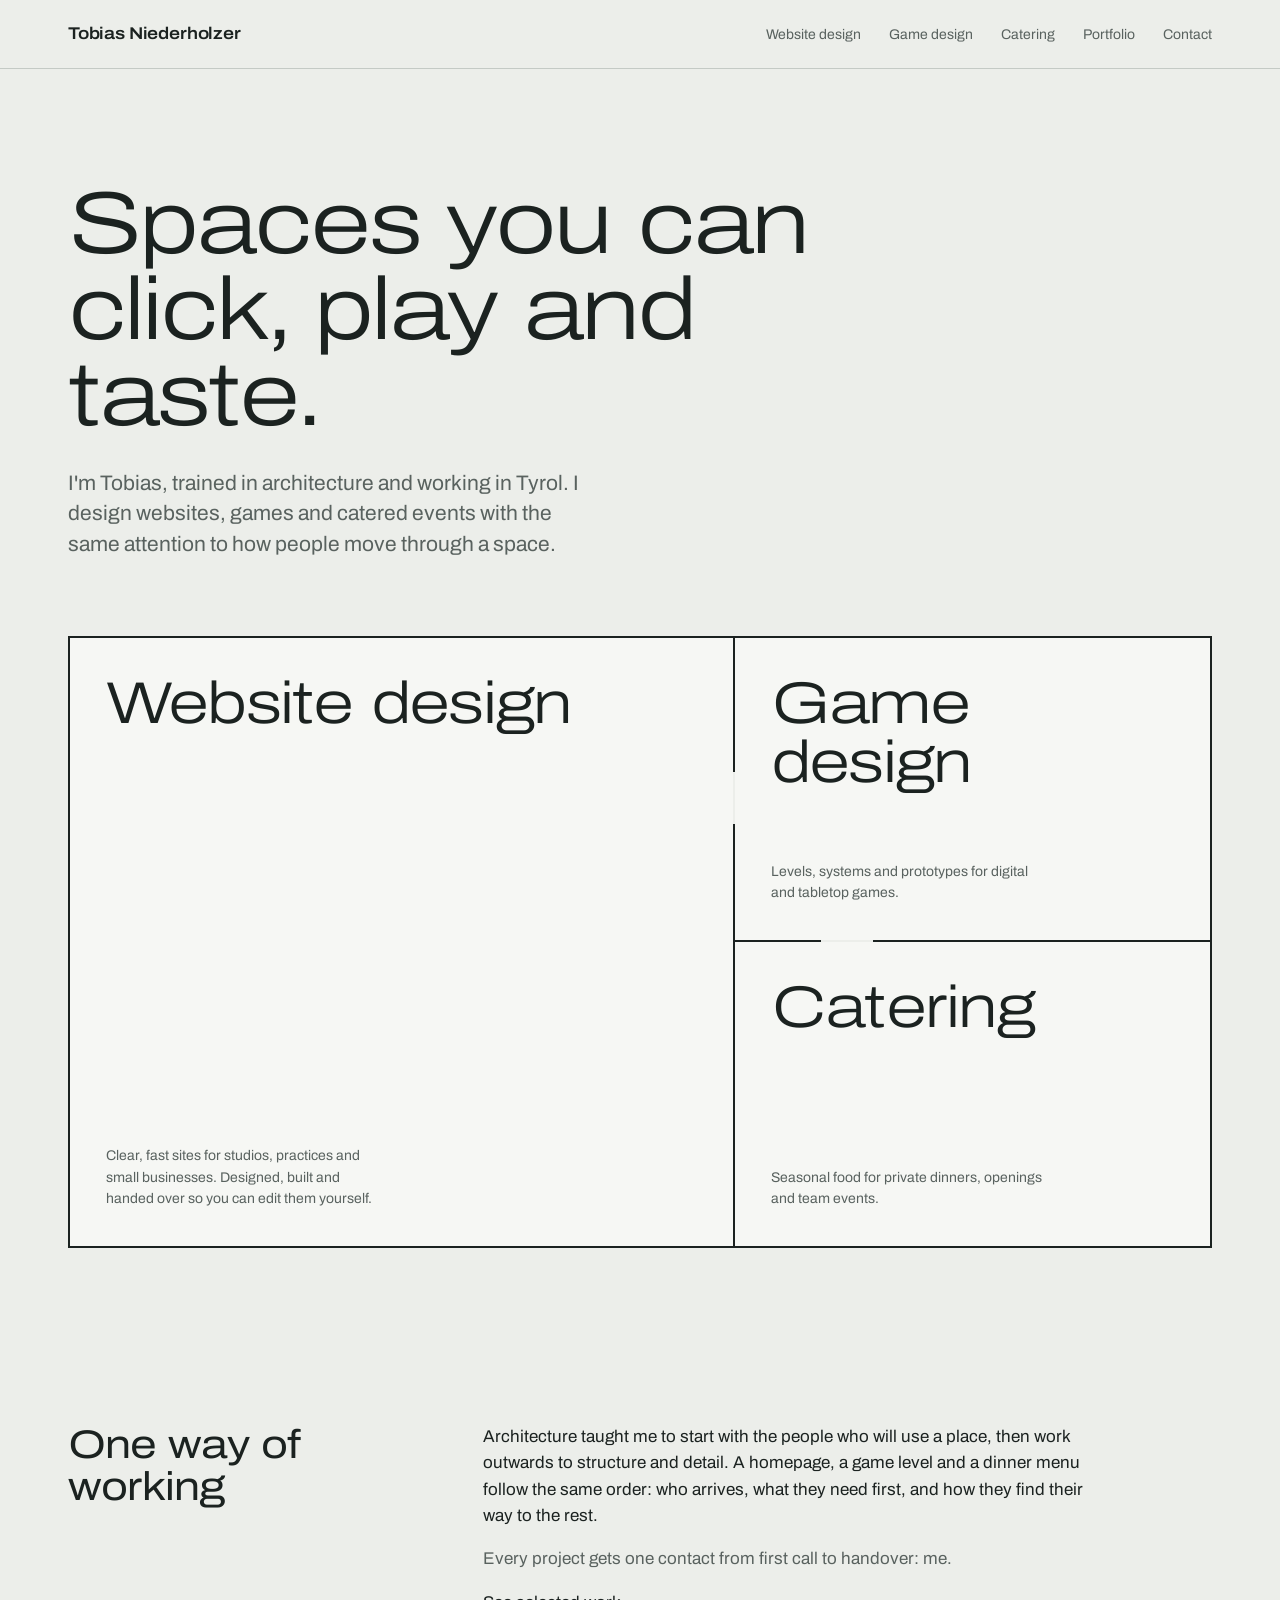
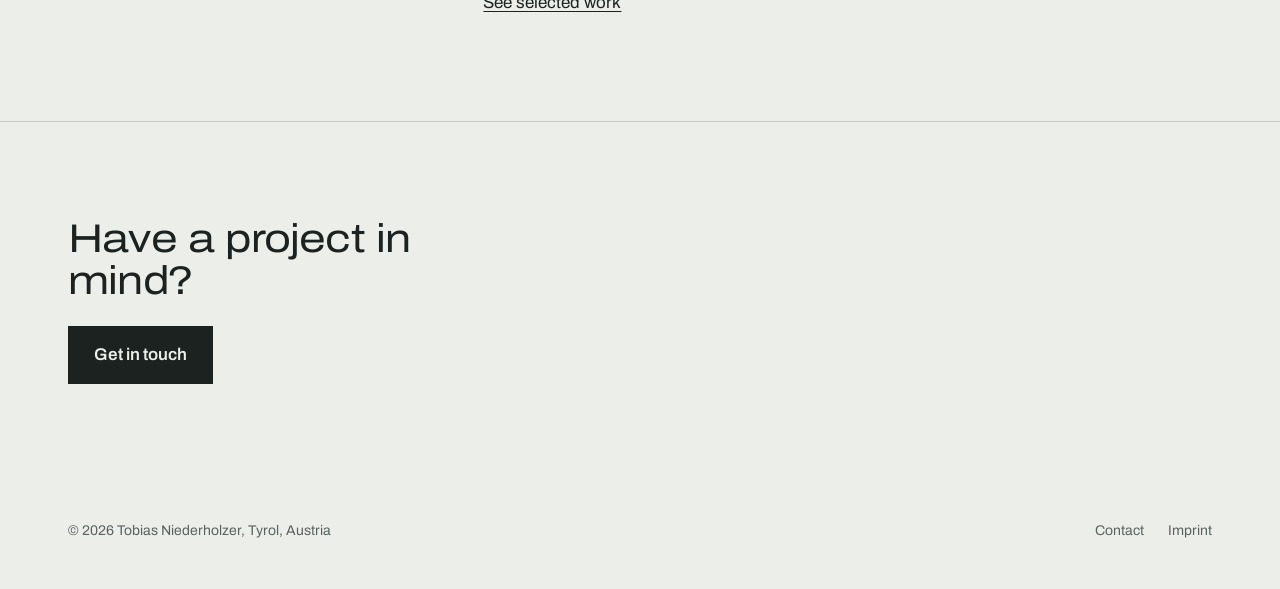
==== index.html @ 8f2c76fb "Add files via upload" ====
<!doctype html>
<html lang="en">
<head>
  <meta charset="utf-8">
  <meta name="viewport" content="width=device-width, initial-scale=1">
  <title>Tobias Niederholzer | Website design, game design, catering</title>
  <meta name="description" content="Tobias Niederholzer designs websites, games and catered events from Tyrol, Austria.">
  <link rel="canonical" href="https://tobiasniederholzer.xyz/">
  <meta property="og:title" content="Tobias Niederholzer">
  <meta property="og:description" content="Websites, games and catered events, designed with an architect's eye.">
  <meta property="og:url" content="https://tobiasniederholzer.xyz/">
  <meta property="og:type" content="website">
  <link rel="icon" href="assets/favicon.svg" type="image/svg+xml">
  <link rel="preconnect" href="https://fonts.googleapis.com">
  <link rel="preconnect" href="https://fonts.gstatic.com" crossorigin>
  <link href="https://fonts.googleapis.com/css2?family=Archivo:wdth,wght@62..125,100..900&display=swap" rel="stylesheet">
  <link rel="stylesheet" href="assets/style.css">
</head>
<body>
  <a class="skip" href="#main">Skip to content</a>

  <header class="site-header">
    <div class="wrap">
      <a class="brand" href="./">Tobias Niederholzer</a>
      <button class="nav-toggle" aria-expanded="false" aria-controls="site-nav">Menu</button>
      <nav class="nav" id="site-nav" aria-label="Main">
        <ul>
          <li><a href="website-design.html">Website design</a></li>
          <li><a href="game-design.html">Game design</a></li>
          <li><a href="catering.html">Catering</a></li>
          <li><a href="portfolio.html">Portfolio</a></li>
          <li><a href="contact.html">Contact</a></li>
        </ul>
      </nav>
    </div>
  </header>

  <main id="main">
    <section class="hero">
      <div class="wrap">
        <h1 class="display">Spaces you can click, play and taste.</h1>
        <p class="lede">I'm Tobias, trained in architecture and working in Tyrol. I design websites, games and catered events with the same attention to how people move through a space.</p>
      </div>
    </section>

    <div class="wrap">
      <nav class="plan" aria-label="Services">
        <a class="room room-a" href="website-design.html">
          <span class="room-name">Website design</span>
          <p class="room-desc">Clear, fast sites for studios, practices and small businesses. Designed, built and handed over so you can edit them yourself.</p>
        </a>
        <a class="room room-b" href="game-design.html">
          <span class="room-name">Game design</span>
          <p class="room-desc">Levels, systems and prototypes for digital and tabletop games.</p>
        </a>
        <a class="room room-c" href="catering.html">
          <span class="room-name">Catering</span>
          <p class="room-desc">Seasonal food for private dinners, openings and team events.</p>
        </a>
      </nav>
    </div>

    <section class="section">
      <div class="wrap split">
        <h2>One way of working</h2>
        <div>
          <p>Architecture taught me to start with the people who will use a place, then work outwards to structure and detail. A homepage, a game level and a dinner menu follow the same order: who arrives, what they need first, and how they find their way to the rest.</p>
          <p class="muted">Every project gets one contact from first call to handover: me.</p>
          <p><a href="portfolio.html">See selected work</a></p>
        </div>
      </div>
    </section>

    <section class="cta">
      <div class="wrap">
        <h2>Have a project in mind?</h2>
        <a class="button" href="contact.html">Get in touch</a>
      </div>
    </section>
  </main>

  <footer class="site-footer">
    <div class="wrap">
      <span>© <span id="year">2026</span> Tobias Niederholzer, Tyrol, Austria</span>
      <ul>
        <li><a href="contact.html">Contact</a></li>
        <li><a href="imprint.html">Imprint</a></li>
      </ul>
    </div>
  </footer>

  <script src="assets/main.js"></script>
</body>
</html>
---- assets/style.css ----
/* ==========================================================
   Tobias Niederholzer — site styles
   One family (Archivo, variable width) used as the structure.
   ========================================================== */

:root {
  --paper: #eceeea;
  --surface: #f6f7f4;
  --ink: #1b2220;
  --graphite: #59625f;
  --line: #c4cac5;
  --cobalt: #2a44c4;

  --font: "Archivo", "Helvetica Neue", Arial, sans-serif;

  --step--1: 0.875rem;
  --step-0: 1.0625rem;
  --step-1: 1.3125rem;
  --step-2: 1.75rem;
  --step-3: 2.5rem;
  --step-4: clamp(2.75rem, 7vw, 5.5rem);

  --gutter: clamp(1rem, 4vw, 3rem);
  --max: 1240px;
  --measure: 62ch;
}

@media (prefers-color-scheme: dark) {
  :root {
    --paper: #161b1a;
    --surface: #1d2422;
    --ink: #e7ebe8;
    --graphite: #9aa4a0;
    --line: #333d3a;
    --cobalt: #8fa2ff;
  }
}

*,
*::before,
*::after { box-sizing: border-box; }

html { -webkit-text-size-adjust: 100%; }

body {
  margin: 0;
  background: var(--paper);
  color: var(--ink);
  font-family: var(--font);
  font-size: var(--step-0);
  line-height: 1.55;
  font-variation-settings: "wdth" 100;
  -webkit-font-smoothing: antialiased;
}

img { max-width: 100%; display: block; }

a { color: inherit; text-decoration-thickness: 1px; text-underline-offset: 0.2em; }
a:hover { color: var(--cobalt); }

:focus-visible {
  outline: 2px solid var(--cobalt);
  outline-offset: 3px;
}

.skip {
  position: absolute;
  left: -999px;
  top: 0;
  background: var(--ink);
  color: var(--paper);
  padding: 0.5rem 1rem;
  z-index: 10;
}
.skip:focus { left: 1rem; top: 1rem; }

.wrap {
  width: 100%;
  max-width: var(--max);
  margin: 0 auto;
  padding: 0 var(--gutter);
}

/* ---------- Header ---------- */

.site-header {
  border-bottom: 1px solid var(--line);
  background: var(--paper);
  position: sticky;
  top: 0;
  z-index: 5;
}

.site-header .wrap {
  display: flex;
  align-items: center;
  justify-content: space-between;
  min-height: 4.25rem;
  gap: 1rem;
}

.brand {
  font-weight: 600;
  font-variation-settings: "wdth" 112;
  text-decoration: none;
  letter-spacing: -0.01em;
  font-size: var(--step-0);
}

.nav ul {
  list-style: none;
  display: flex;
  gap: 1.75rem;
  margin: 0;
  padding: 0;
}

.nav a {
  text-decoration: none;
  font-size: var(--step--1);
  color: var(--graphite);
  padding: 0.25rem 0;
  border-bottom: 1px solid transparent;
}
.nav a:hover { color: var(--ink); }
.nav a[aria-current="page"] {
  color: var(--ink);
  border-bottom-color: var(--ink);
}

.nav-toggle {
  display: none;
  background: none;
  border: 1px solid var(--line);
  color: var(--ink);
  font: inherit;
  font-size: var(--step--1);
  padding: 0.4rem 0.8rem;
  cursor: pointer;
}

@media (max-width: 820px) {
  .nav-toggle { display: block; }
  .nav {
    display: none;
    position: absolute;
    left: 0;
    right: 0;
    top: 100%;
    background: var(--paper);
    border-bottom: 1px solid var(--line);
  }
  .nav.open { display: block; }
  .nav ul {
    flex-direction: column;
    gap: 0;
    padding: 0.5rem var(--gutter) 1rem;
  }
  .nav a {
    display: block;
    font-size: var(--step-0);
    padding: 0.75rem 0;
    border-bottom: 1px solid var(--line);
  }
  .nav a[aria-current="page"] { border-bottom-color: var(--line); color: var(--cobalt); }
}

/* ---------- Type ---------- */

h1, h2, h3 {
  margin: 0;
  font-weight: 500;
  line-height: 1.05;
  letter-spacing: -0.02em;
}

.display {
  font-size: var(--step-4);
  font-variation-settings: "wdth" 125;
  font-weight: 300;
  letter-spacing: -0.035em;
  line-height: 0.98;
}

h2 {
  font-size: var(--step-3);
  font-variation-settings: "wdth" 118;
  font-weight: 400;
}

h3 {
  font-size: var(--step-1);
  font-variation-settings: "wdth" 108;
  font-weight: 600;
  letter-spacing: -0.01em;
  line-height: 1.2;
}

p { margin: 0 0 1em; max-width: var(--measure); }

.lede {
  font-size: var(--step-1);
  line-height: 1.45;
  color: var(--graphite);
  max-width: 44ch;
}

.muted { color: var(--graphite); }

/* ---------- Page intro ---------- */

.page-intro {
  padding: clamp(3.5rem, 9vw, 7rem) 0 clamp(2.5rem, 6vw, 4.5rem);
  border-bottom: 1px solid var(--line);
}

.page-intro .display { margin-bottom: 1.5rem; max-width: 14ch; }

/* ---------- Sections ---------- */

.section {
  padding: clamp(3rem, 7vw, 5.5rem) 0;
  border-bottom: 1px solid var(--line);
}

.split {
  display: grid;
  grid-template-columns: minmax(0, 4fr) minmax(0, 8fr);
  gap: clamp(1.5rem, 4vw, 4rem);
}

@media (max-width: 820px) {
  .split { grid-template-columns: 1fr; }
}

.split > h2 { max-width: 12ch; }

/* ---------- Home: floor-plan grid ---------- */

.hero {
  padding: clamp(3.5rem, 9vw, 7rem) 0 clamp(2rem, 5vw, 3.5rem);
}

.hero .display { max-width: 12ch; margin-bottom: 1.75rem; }

.plan {
  display: grid;
  grid-template-columns: 7fr 5fr;
  grid-template-rows: auto auto;
  border: 2px solid var(--ink);
  margin-bottom: clamp(3rem, 7vw, 5.5rem);
}

.room {
  position: relative;
  display: flex;
  flex-direction: column;
  justify-content: space-between;
  gap: 2.5rem;
  padding: clamp(1.25rem, 3vw, 2.25rem);
  min-height: clamp(13rem, 24vw, 19rem);
  text-decoration: none;
  background: var(--surface);
  transition: background-color 0.2s ease;
}

.room:hover,
.room:focus-visible { background: var(--paper); color: var(--ink); }

.room-a { grid-row: 1 / span 2; border-right: 2px solid var(--ink); }
.room-b { border-bottom: 2px solid var(--ink); }

/* door openings: a gap in the wall, drawn as a short paper-coloured bar */
.room-a::after,
.room-b::after {
  content: "";
  position: absolute;
  background: var(--paper);
}
.room-a::after { right: -2px; top: 22%; width: 2px; height: 3.25rem; }
.room-b::after { left: 18%; bottom: -2px; height: 2px; width: 3.25rem; }

.room-name {
  font-size: clamp(2rem, 4.6vw, 3.75rem);
  font-variation-settings: "wdth" 125;
  font-weight: 300;
  letter-spacing: -0.03em;
  line-height: 1;
}

.room-desc {
  color: var(--graphite);
  max-width: 34ch;
  margin: 0;
  font-size: var(--step--1);
}

.room-area {
  font-size: var(--step--1);
  color: var(--graphite);
  font-variant-numeric: tabular-nums;
}

.room:hover .room-name { color: var(--cobalt); }

@media (max-width: 700px) {
  .plan { grid-template-columns: 1fr; }
  .room-a { grid-row: auto; border-right: 0; border-bottom: 2px solid var(--ink); }
  .room-a::after { right: auto; left: 18%; top: auto; bottom: -2px; width: 3.25rem; height: 2px; }
}

/* ---------- Lists of services / steps ---------- */

.services {
  list-style: none;
  margin: 0;
  padding: 0;
  border-top: 1px solid var(--line);
}

.services li {
  display: grid;
  grid-template-columns: minmax(0, 5fr) minmax(0, 7fr);
  gap: 1rem 2rem;
  padding: 1.5rem 0;
  border-bottom: 1px solid var(--line);
}

.services li p { margin: 0; color: var(--graphite); }

@media (max-width: 640px) {
  .services li { grid-template-columns: 1fr; gap: 0.5rem; }
}

.steps {
  list-style: none;
  counter-reset: step;
  margin: 0;
  padding: 0;
  display: grid;
  grid-template-columns: repeat(4, minmax(0, 1fr));
  border-top: 2px solid var(--ink);
}

.steps li {
  counter-increment: step;
  padding: 1.25rem 1.25rem 0 0;
}

.steps li::before {
  content: counter(step);
  display: block;
  font-size: var(--step-2);
  font-variation-settings: "wdth" 125;
  font-weight: 300;
  color: var(--cobalt);
  margin-bottom: 0.75rem;
  font-variant-numeric: tabular-nums;
}

.steps p { color: var(--graphite); font-size: var(--step--1); margin-top: 0.5rem; }

@media (max-width: 820px) {
  .steps { grid-template-columns: repeat(2, minmax(0, 1fr)); row-gap: 1.5rem; }
}
@media (max-width: 480px) {
  .steps { grid-template-columns: 1fr; }
}

/* ---------- Portfolio ---------- */

.filters {
  display: flex;
  flex-wrap: wrap;
  gap: 0.5rem;
  margin-bottom: 2rem;
}

.filters button {
  font: inherit;
  font-size: var(--step--1);
  background: none;
  color: var(--graphite);
  border: 1px solid var(--line);
  padding: 0.45rem 0.95rem;
  cursor: pointer;
}
.filters button:hover { color: var(--ink); border-color: var(--ink); }
.filters button[aria-pressed="true"] {
  background: var(--ink);
  border-color: var(--ink);
  color: var(--paper);
}

.projects {
  display: grid;
  grid-template-columns: repeat(12, minmax(0, 1fr));
  gap: clamp(1.5rem, 3vw, 2.5rem) clamp(1rem, 2.5vw, 2rem);
}

.project { grid-column: span 4; }
.project.wide { grid-column: span 8; }

@media (max-width: 900px) {
  .project, .project.wide { grid-column: span 6; }
}
@media (max-width: 560px) {
  .project, .project.wide { grid-column: span 12; }
}

.project[hidden] { display: none; }

.frame {
  aspect-ratio: 4 / 3;
  background-color: var(--surface);
  background-image:
    linear-gradient(color-mix(in srgb, var(--line) 45%, transparent) 1px, transparent 1px),
    linear-gradient(90deg, color-mix(in srgb, var(--line) 45%, transparent) 1px, transparent 1px);
  background-size: 32px 32px;
  background-position: -1px -1px;
  border: 1px solid var(--line);
  margin-bottom: 1rem;
  overflow: hidden;
  display: grid;
  place-items: center;
  color: var(--graphite);
  font-size: var(--step--1);
}
.project.wide .frame { aspect-ratio: 16 / 9; }
.frame img { width: 100%; height: 100%; object-fit: cover; }

.project h3 { margin-bottom: 0.3rem; }
.project .meta { color: var(--graphite); font-size: var(--step--1); margin: 0; }

/* ---------- Contact ---------- */

.contact-grid {
  display: grid;
  grid-template-columns: minmax(0, 7fr) minmax(0, 4fr);
  gap: clamp(2rem, 6vw, 5rem);
}
@media (max-width: 820px) {
  .contact-grid { grid-template-columns: 1fr; }
}

form { display: grid; gap: 1.25rem; }

.field { display: grid; gap: 0.4rem; }

label { font-size: var(--step--1); font-weight: 600; }

input, select, textarea {
  font: inherit;
  color: var(--ink);
  background: var(--surface);
  border: 1px solid var(--line);
  border-bottom: 2px solid var(--ink);
  padding: 0.75rem 0.85rem;
  width: 100%;
  border-radius: 0;
}
textarea { min-height: 10rem; resize: vertical; }
input:focus, select:focus, textarea:focus {
  outline: none;
  border-bottom-color: var(--cobalt);
  background: var(--paper);
}

.row-2 { display: grid; grid-template-columns: 1fr 1fr; gap: 1.25rem; }
@media (max-width: 560px) { .row-2 { grid-template-columns: 1fr; } }

.form-status { min-height: 1.5em; margin: 0; font-size: var(--step--1); }
.form-status.ok { color: var(--cobalt); }

.details dl { margin: 0; }
.details dt { font-size: var(--step--1); color: var(--graphite); margin-top: 1.5rem; }
.details dt:first-child { margin-top: 0; }
.details dd { margin: 0.25rem 0 0; font-size: var(--step-1); }

/* ---------- Buttons ---------- */

.button {
  display: inline-block;
  font: inherit;
  font-weight: 600;
  font-size: var(--step-0);
  background: var(--ink);
  color: var(--paper);
  border: 2px solid var(--ink);
  padding: 0.85rem 1.5rem;
  text-decoration: none;
  cursor: pointer;
  justify-self: start;
}
.button:hover { background: var(--cobalt); border-color: var(--cobalt); color: #fff; }

.button.ghost { background: transparent; color: var(--ink); }
.button.ghost:hover { background: var(--ink); border-color: var(--ink); color: var(--paper); }

.cta {
  padding: clamp(3.5rem, 8vw, 6rem) 0;
}
.cta h2 { max-width: 16ch; margin-bottom: 1.5rem; }

/* ---------- Footer ---------- */

.site-footer {
  padding: 2.5rem 0 3rem;
  font-size: var(--step--1);
  color: var(--graphite);
}
.site-footer .wrap {
  display: flex;
  flex-wrap: wrap;
  justify-content: space-between;
  gap: 1rem 2rem;
}
.site-footer ul { list-style: none; margin: 0; padding: 0; display: flex; flex-wrap: wrap; gap: 1.5rem; }
.site-footer a { text-decoration: none; }
.site-footer a:hover { text-decoration: underline; }

/* ---------- Motion ---------- */

@media (prefers-reduced-motion: no-preference) {
  .plan .room { animation: draw 0.7s ease both; }
  .plan .room-b { animation-delay: 0.08s; }
  .plan .room-c { animation-delay: 0.16s; }
}

@keyframes draw {
  from { opacity: 0; }
  to { opacity: 1; }
}
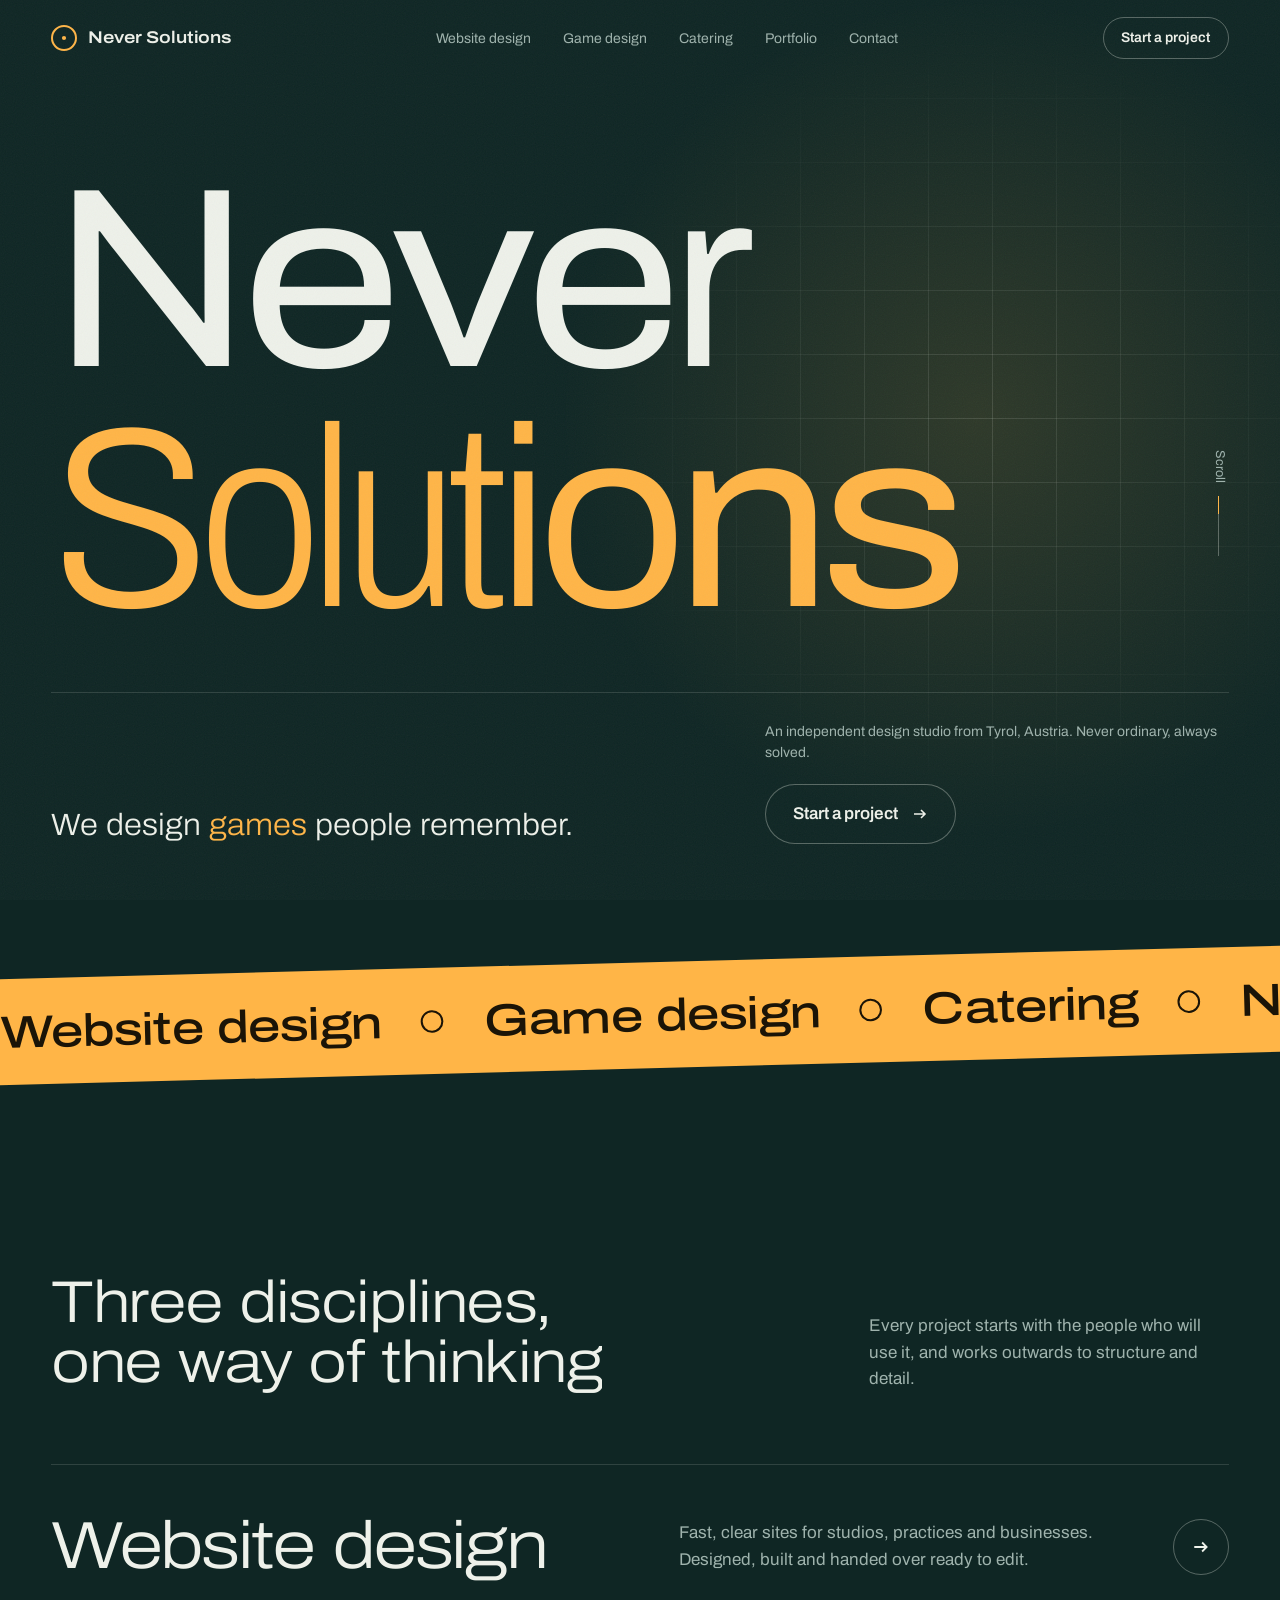
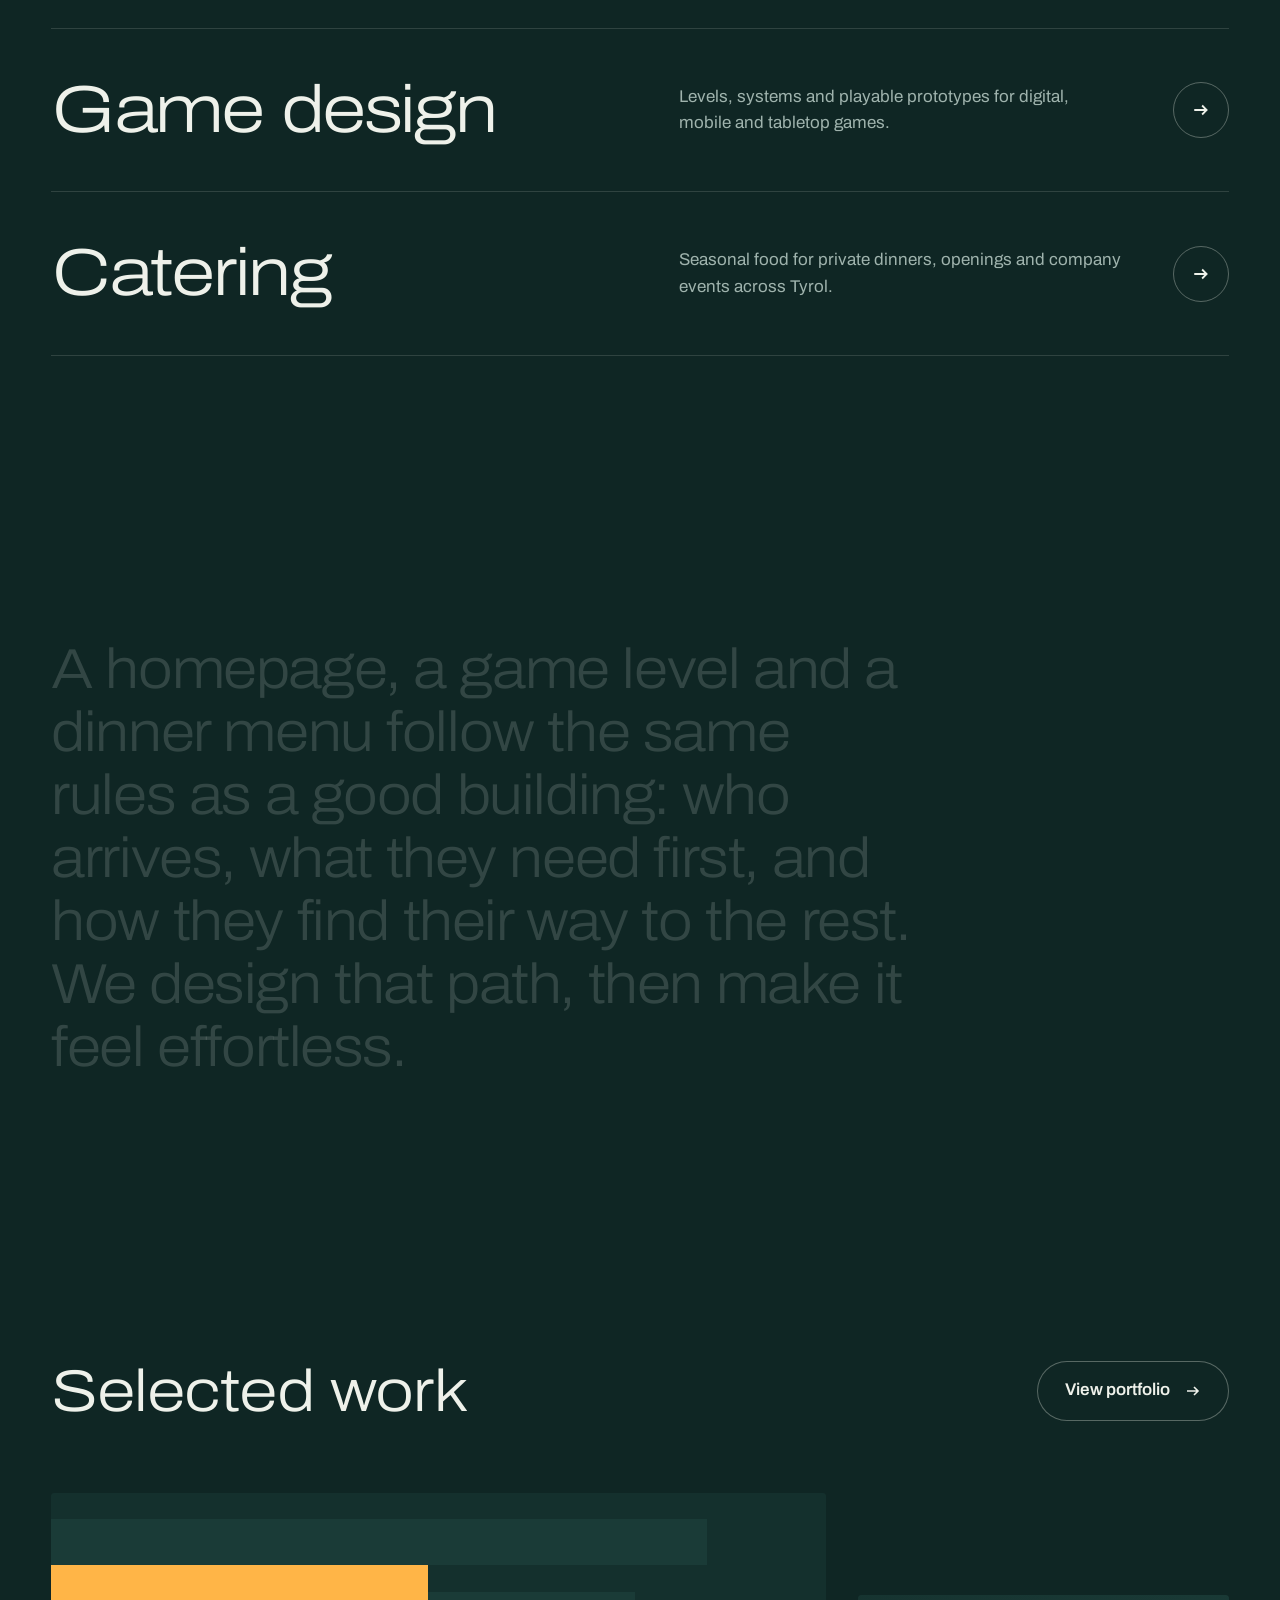
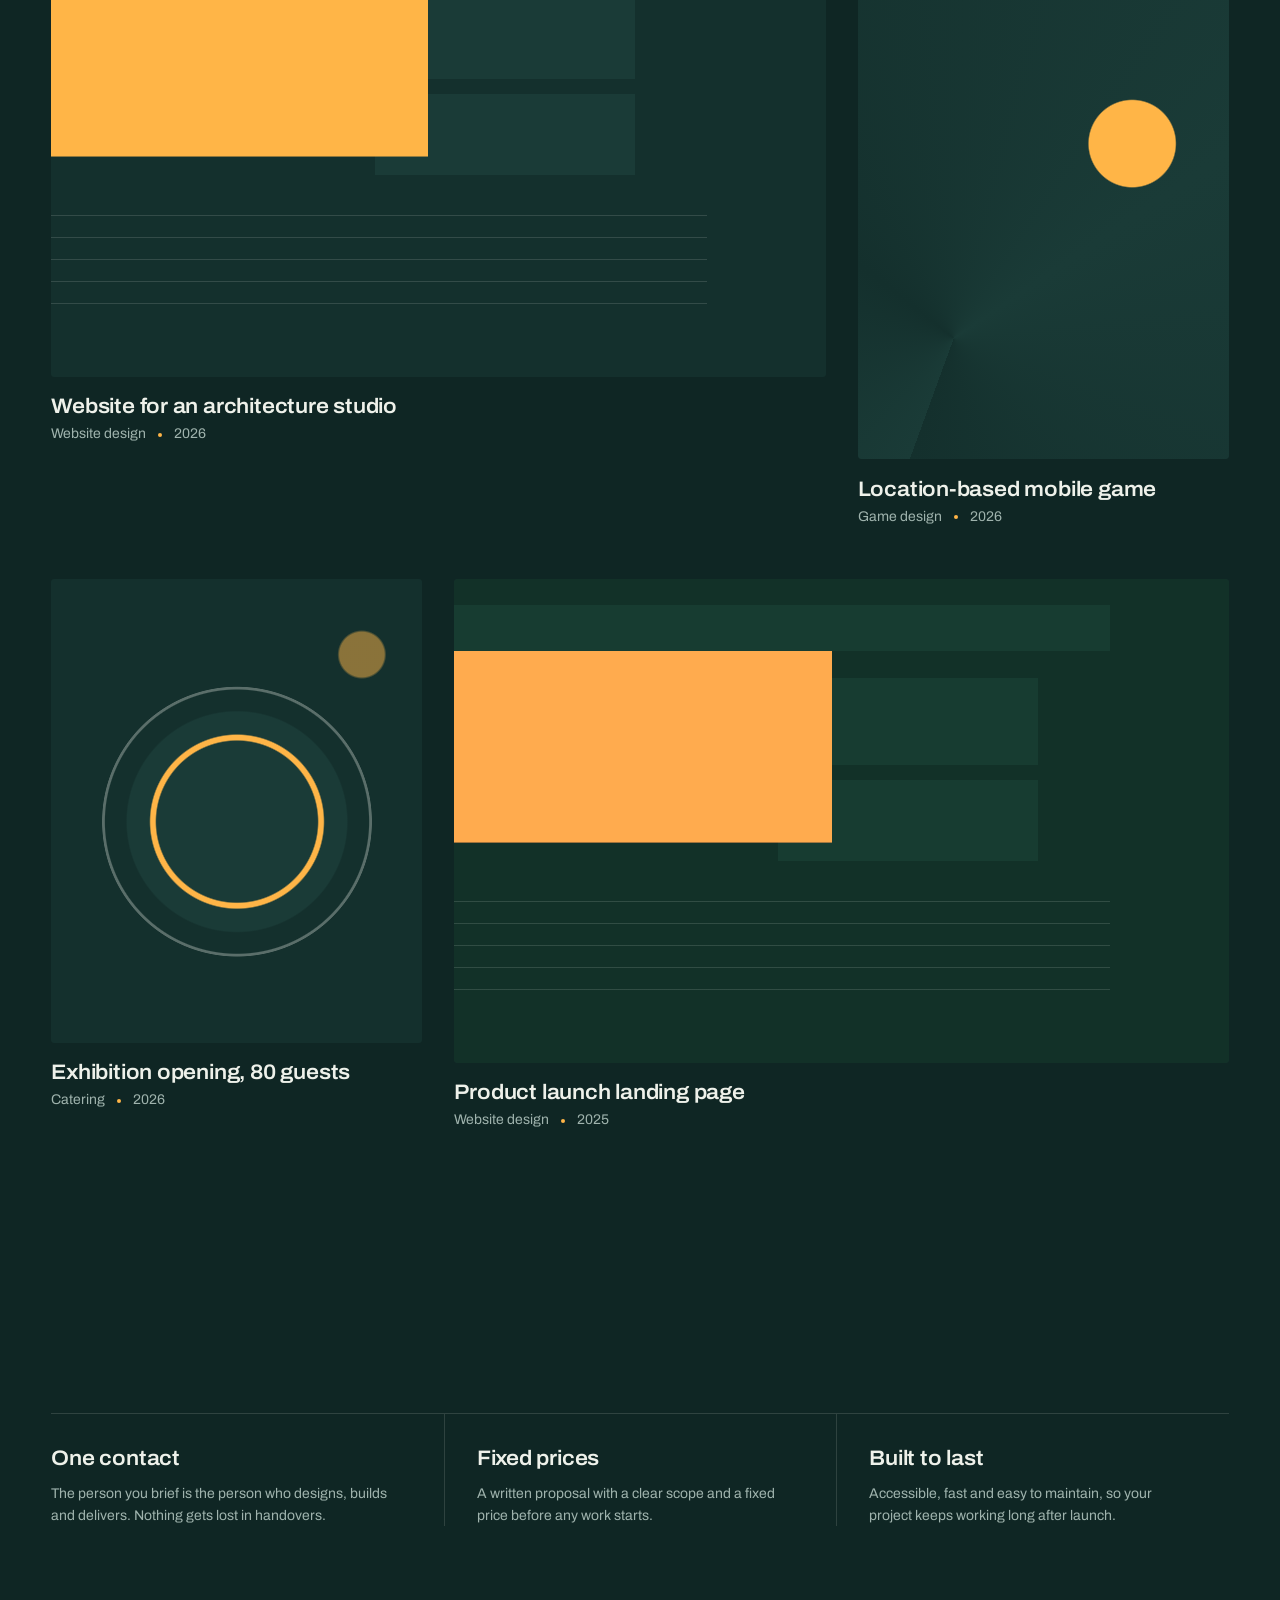
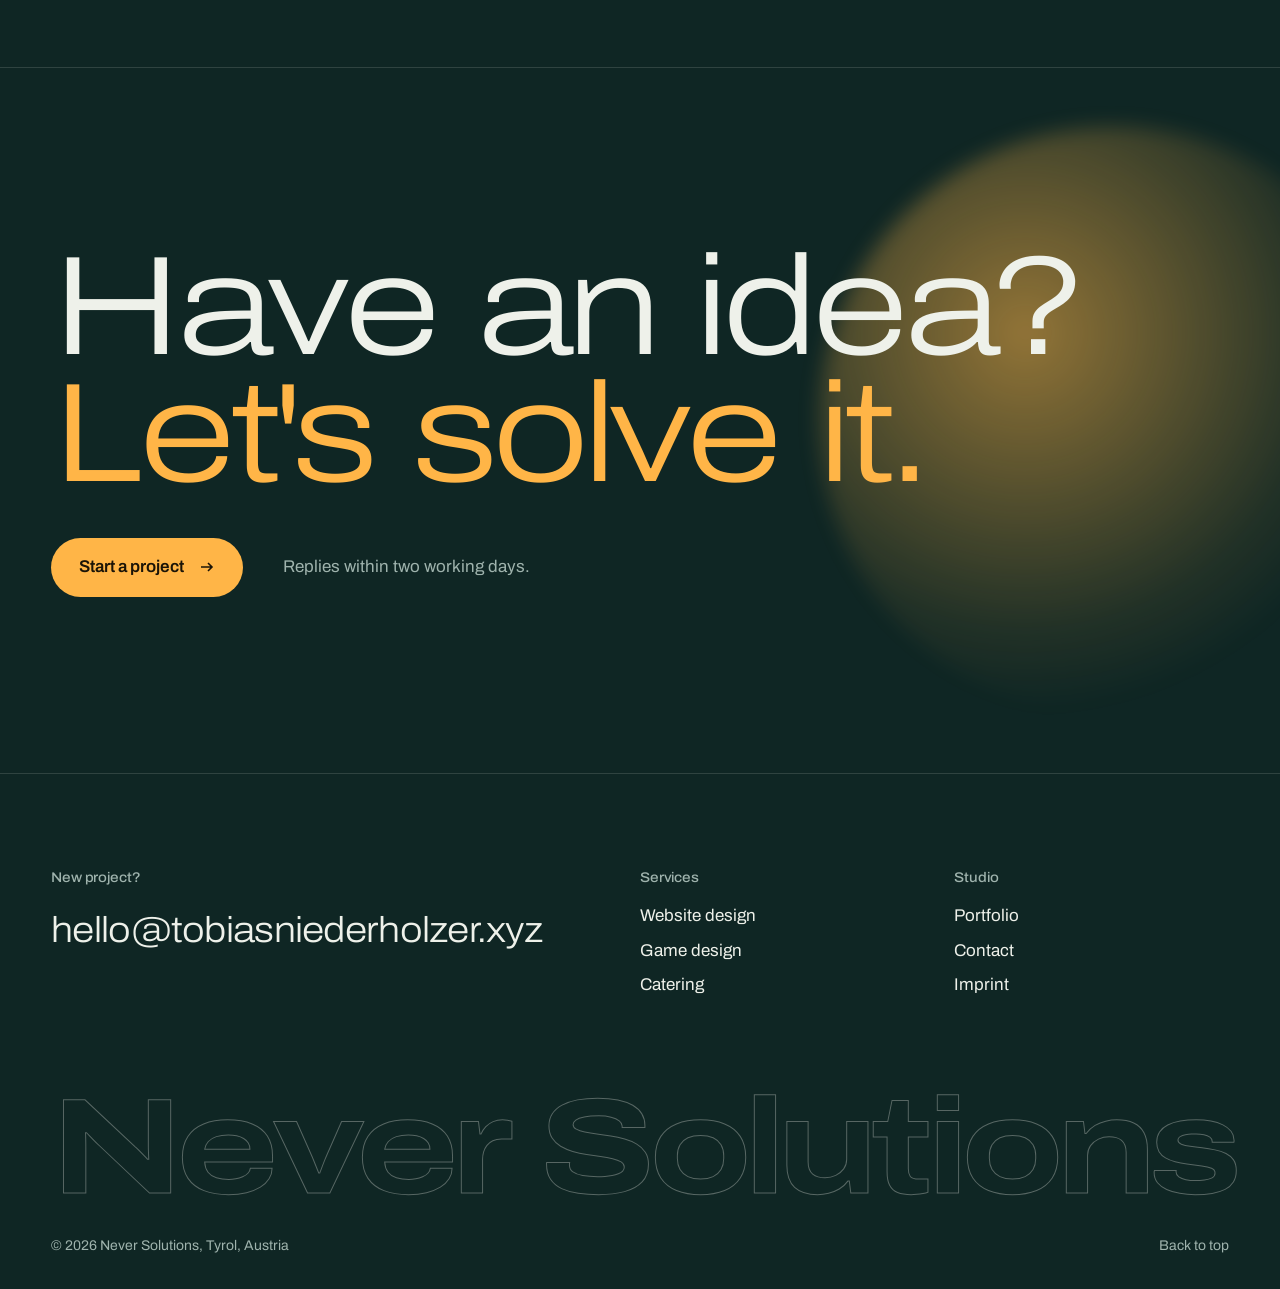
==== commit 88f93de4: "Add files via upload" ====
--- a/index.html
+++ b/index.html
@@ -3,11 +3,12 @@
 <head>
   <meta charset="utf-8">
   <meta name="viewport" content="width=device-width, initial-scale=1">
-  <title>Tobias Niederholzer | Website design, game design, catering</title>
-  <meta name="description" content="Tobias Niederholzer designs websites, games and catered events from Tyrol, Austria.">
+  <title>Never Solutions | Website design, game design, catering</title>
+  <meta name="description" content="Never Solutions is a design studio from Tyrol, Austria for website design, game design and catering.">
+  <meta name="theme-color" content="#0f2624">
   <link rel="canonical" href="https://tobiasniederholzer.xyz/">
-  <meta property="og:title" content="Tobias Niederholzer">
-  <meta property="og:description" content="Websites, games and catered events, designed with an architect's eye.">
+  <meta property="og:title" content="Never Solutions | Website design, game design, catering">
+  <meta property="og:description" content="Never Solutions is a design studio from Tyrol, Austria for website design, game design and catering.">
   <meta property="og:url" content="https://tobiasniederholzer.xyz/">
   <meta property="og:type" content="website">
   <link rel="icon" href="assets/favicon.svg" type="image/svg+xml">
@@ -18,11 +19,11 @@
 </head>
 <body>
   <a class="skip" href="#main">Skip to content</a>
+  <div class="curtain" aria-hidden="true"><span>Never Solutions</span></div>
 
   <header class="site-header">
     <div class="wrap">
-      <a class="brand" href="./">Tobias Niederholzer</a>
-      <button class="nav-toggle" aria-expanded="false" aria-controls="site-nav">Menu</button>
+      <a class="brand" href="./"><span class="brand-mark" aria-hidden="true"></span>Never Solutions</a>
       <nav class="nav" id="site-nav" aria-label="Main">
         <ul>
           <li><a href="website-design.html">Website design</a></li>
@@ -32,60 +33,161 @@
           <li><a href="contact.html">Contact</a></li>
         </ul>
       </nav>
+      <a class="nav-cta" href="contact.html">Start a project</a>
+      <button class="nav-toggle" aria-expanded="false" aria-controls="site-nav"><span>Menu</span><i aria-hidden="true"></i></button>
     </div>
   </header>
 
   <main id="main">
     <section class="hero">
       <div class="wrap">
-        <h1 class="display">Spaces you can click, play and taste.</h1>
-        <p class="lede">I'm Tobias, trained in architecture and working in Tyrol. I design websites, games and catered events with the same attention to how people move through a space.</p>
+        <h1 class="wordmark" aria-label="Never Solutions">
+          <span class="line">Never</span>
+          <span class="line">Solutions</span>
+        </h1>
+        <div class="hero-foot">
+          <p class="lede">We design
+            <span class="rotator" aria-hidden="true"><span>websites</span><span>games</span><span>dinners</span></span><span class="sr-only">websites, games and dinners</span>
+            people remember.</p>
+          <div class="side">
+            <p>An independent design studio from Tyrol, Austria. Never ordinary, always solved.</p>
+            <a class="btn ghost" href="contact.html">Start a project <svg viewBox="0 0 16 16" fill="none" aria-hidden="true"><path d="M2 8h11M9 4l4 4-4 4" stroke="currentColor" stroke-width="1.6"/></svg></a>
+          </div>
+        </div>
+      </div>
+      <div class="scroll-hint" aria-hidden="true">Scroll</div>
+    </section>
+
+    <div class="marquee" aria-hidden="true">
+      <div class="marquee-track">
+        <span>Website design</span><span>Game design</span><span>Catering</span><span>Never ordinary</span><span>Always solved</span>
+        <span>Website design</span><span>Game design</span><span>Catering</span><span>Never ordinary</span><span>Always solved</span>
+      </div>
+    </div>
+
+    <section class="section" id="services">
+      <div class="wrap">
+        <div class="section-head">
+          <h2 class="split">Three disciplines, one way of thinking</h2>
+          <p class="reveal">Every project starts with the people who will use it, and works outwards to structure and detail.</p>
+        </div>
+        <ul class="rows">
+          <li class="row"><a href="website-design.html">
+            <span class="row-name">Website design</span>
+            <p class="row-desc">Fast, clear sites for studios, practices and businesses. Designed, built and handed over ready to edit.</p>
+            <span class="row-go" aria-hidden="true"><svg viewBox="0 0 16 16" fill="none" aria-hidden="true"><path d="M2 8h11M9 4l4 4-4 4" stroke="currentColor" stroke-width="1.6"/></svg></span>
+          </a></li>
+          <li class="row"><a href="game-design.html">
+            <span class="row-name">Game design</span>
+            <p class="row-desc">Levels, systems and playable prototypes for digital, mobile and tabletop games.</p>
+            <span class="row-go" aria-hidden="true"><svg viewBox="0 0 16 16" fill="none" aria-hidden="true"><path d="M2 8h11M9 4l4 4-4 4" stroke="currentColor" stroke-width="1.6"/></svg></span>
+          </a></li>
+          <li class="row"><a href="catering.html">
+            <span class="row-name">Catering</span>
+            <p class="row-desc">Seasonal food for private dinners, openings and company events across Tyrol.</p>
+            <span class="row-go" aria-hidden="true"><svg viewBox="0 0 16 16" fill="none" aria-hidden="true"><path d="M2 8h11M9 4l4 4-4 4" stroke="currentColor" stroke-width="1.6"/></svg></span>
+          </a></li>
+        </ul>
       </div>
     </section>
 
-    <div class="wrap">
-      <nav class="plan" aria-label="Services">
-        <a class="room room-a" href="website-design.html">
-          <span class="room-name">Website design</span>
-          <p class="room-desc">Clear, fast sites for studios, practices and small businesses. Designed, built and handed over so you can edit them yourself.</p>
-        </a>
-        <a class="room room-b" href="game-design.html">
-          <span class="room-name">Game design</span>
-          <p class="room-desc">Levels, systems and prototypes for digital and tabletop games.</p>
-        </a>
-        <a class="room room-c" href="catering.html">
-          <span class="room-name">Catering</span>
-          <p class="room-desc">Seasonal food for private dinners, openings and team events.</p>
-        </a>
-      </nav>
-    </div>
+    <section class="section">
+      <div class="wrap">
+        <p class="statement">A homepage, a game level and a dinner menu follow the same rules as a good building: who arrives, what they need first, and how they <em>find their way</em> to the rest. We design that path, then make it feel <em>effortless.</em></p>
+      </div>
+    </section>
 
     <section class="section">
-      <div class="wrap split">
-        <h2>One way of working</h2>
-        <div>
-          <p>Architecture taught me to start with the people who will use a place, then work outwards to structure and detail. A homepage, a game level and a dinner menu follow the same order: who arrives, what they need first, and how they find their way to the rest.</p>
-          <p class="muted">Every project gets one contact from first call to handover: me.</p>
-          <p><a href="portfolio.html">See selected work</a></p>
+      <div class="wrap">
+        <div class="section-head">
+          <h2 class="split">Selected work</h2>
+          <a class="btn ghost reveal" href="portfolio.html">View portfolio <svg viewBox="0 0 16 16" fill="none" aria-hidden="true"><path d="M2 8h11M9 4l4 4-4 4" stroke="currentColor" stroke-width="1.6"/></svg></a>
+        </div>
+        <div class="work-grid">
+          <a class="card wide reveal" href="contact.html" data-category="web" data-cursor="Ask">
+            <div class="art art-web"><div class="g"></div></div>
+            <h3>Website for an architecture studio</h3>
+            <p class="meta"><span>Website design</span><span>2026</span></p>
+          </a>
+          <a class="card offset reveal" href="contact.html" data-category="game" data-cursor="Ask">
+            <div class="art art-game"><div class="g"></div></div>
+            <h3>Location-based mobile game</h3>
+            <p class="meta"><span>Game design</span><span>2026</span></p>
+          </a>
+          <a class="card reveal" href="contact.html" data-category="catering" data-cursor="Ask">
+            <div class="art art-food"><div class="g"></div></div>
+            <h3>Exhibition opening, 80 guests</h3>
+            <p class="meta"><span>Catering</span><span>2026</span></p>
+          </a>
+          <a class="card wide reveal" href="contact.html" data-category="web" data-cursor="Ask">
+            <div class="art art-web art-alt"><div class="g"></div></div>
+            <h3>Product launch landing page</h3>
+            <p class="meta"><span>Website design</span><span>2025</span></p>
+          </a>
+        </div>
+      </div>
+    </section>
+
+    <section class="section">
+      <div class="wrap">
+        <div class="principles reveal">
+          <div>
+            <h3>One contact</h3>
+            <p>The person you brief is the person who designs, builds and delivers. Nothing gets lost in handovers.</p>
+          </div>
+          <div>
+            <h3>Fixed prices</h3>
+            <p>A written proposal with a clear scope and a fixed price before any work starts.</p>
+          </div>
+          <div>
+            <h3>Built to last</h3>
+            <p>Accessible, fast and easy to maintain, so your project keeps working long after launch.</p>
+          </div>
         </div>
       </div>
     </section>
 
     <section class="cta">
+      <div class="cta-orb" aria-hidden="true"></div>
       <div class="wrap">
-        <h2>Have a project in mind?</h2>
-        <a class="button" href="contact.html">Get in touch</a>
+        <h2 class="cta-title">Have an idea?<br><em>Let's solve it.</em></h2>
+        <div class="cta-row">
+          <a class="btn" href="contact.html">Start a project <svg viewBox="0 0 16 16" fill="none" aria-hidden="true"><path d="M2 8h11M9 4l4 4-4 4" stroke="currentColor" stroke-width="1.6"/></svg></a>
+          <p class="muted">Replies within two working days.</p>
+        </div>
       </div>
     </section>
   </main>
 
   <footer class="site-footer">
     <div class="wrap">
-      <span>© <span id="year">2026</span> Tobias Niederholzer, Tyrol, Austria</span>
-      <ul>
-        <li><a href="contact.html">Contact</a></li>
-        <li><a href="imprint.html">Imprint</a></li>
-      </ul>
+      <div class="footer-top">
+        <div>
+          <h3>New project?</h3>
+          <a class="footer-mail" href="mailto:hello@tobiasniederholzer.xyz">hello@tobiasniederholzer.xyz</a>
+        </div>
+        <div>
+          <h3>Services</h3>
+          <ul>
+            <li><a href="website-design.html">Website design</a></li>
+            <li><a href="game-design.html">Game design</a></li>
+            <li><a href="catering.html">Catering</a></li>
+          </ul>
+        </div>
+        <div>
+          <h3>Studio</h3>
+          <ul>
+            <li><a href="portfolio.html">Portfolio</a></li>
+            <li><a href="contact.html">Contact</a></li>
+            <li><a href="imprint.html">Imprint</a></li>
+          </ul>
+        </div>
+      </div>
+      <p class="footer-giant" aria-hidden="true">Never Solutions</p>
+      <div class="footer-base">
+        <span>© <span id="year">2026</span> Never Solutions, Tyrol, Austria</span>
+        <button class="to-top" type="button">Back to top</button>
+      </div>
     </div>
   </footer>
 
--- a/assets/style.css
+++ b/assets/style.css
@@ -1,533 +1,822 @@
 /* ==========================================================
-   Tobias Niederholzer — site styles
-   One family (Archivo, variable width) used as the structure.
+   Never Solutions
+   Petrol night + sodium-lamp amber. One variable family
+   (Archivo, width + weight axes) carries the whole identity.
    ========================================================== */
 
 :root {
-  --paper: #eceeea;
-  --surface: #f6f7f4;
-  --ink: #1b2220;
-  --graphite: #59625f;
-  --line: #c4cac5;
-  --cobalt: #2a44c4;
+  --bg: #0f2624;
+  --bg-2: #14302d;
+  --bg-3: #1a3b37;
+  --ink: #eef1ea;
+  --muted: #9fb3ad;
+  --line: rgba(238, 241, 234, 0.14);
+  --line-strong: rgba(238, 241, 234, 0.32);
+  --amber: #ffb547;
+  --amber-deep: #f29a1f;
+  --on-amber: #1b1407;
 
   --font: "Archivo", "Helvetica Neue", Arial, sans-serif;
 
   --step--1: 0.875rem;
   --step-0: 1.0625rem;
   --step-1: 1.3125rem;
-  --step-2: 1.75rem;
-  --step-3: 2.5rem;
-  --step-4: clamp(2.75rem, 7vw, 5.5rem);
-
-  --gutter: clamp(1rem, 4vw, 3rem);
-  --max: 1240px;
-  --measure: 62ch;
-}
-
-@media (prefers-color-scheme: dark) {
-  :root {
-    --paper: #161b1a;
-    --surface: #1d2422;
-    --ink: #e7ebe8;
-    --graphite: #9aa4a0;
-    --line: #333d3a;
-    --cobalt: #8fa2ff;
-  }
+  --step-2: clamp(1.6rem, 2.4vw, 2rem);
+  --step-3: clamp(2.2rem, 4.6vw, 3.75rem);
+  --step-4: clamp(3rem, 9vw, 8rem);
+
+  --gutter: clamp(1.1rem, 4vw, 3.5rem);
+  --max: 1400px;
+  --ease: cubic-bezier(0.22, 1, 0.36, 1);
+  --ease-in-out: cubic-bezier(0.76, 0, 0.24, 1);
 }
 
 *,
 *::before,
 *::after { box-sizing: border-box; }
 
-html { -webkit-text-size-adjust: 100%; }
+html { -webkit-text-size-adjust: 100%; scroll-behavior: smooth; }
+@media (prefers-reduced-motion: reduce) { html { scroll-behavior: auto; } }
 
 body {
   margin: 0;
-  background: var(--paper);
+  background: var(--bg);
   color: var(--ink);
   font-family: var(--font);
   font-size: var(--step-0);
   line-height: 1.55;
   font-variation-settings: "wdth" 100;
   -webkit-font-smoothing: antialiased;
-}
+  overflow-x: hidden;
+}
+
+/* film grain for depth */
+body::after {
+  content: "";
+  position: fixed;
+  inset: 0;
+  pointer-events: none;
+  z-index: 90;
+  opacity: 0.05;
+  background-image: url("data:image/svg+xml,%3Csvg xmlns='http://www.w3.org/2000/svg' width='160' height='160'%3E%3Cfilter id='n'%3E%3CfeTurbulence type='fractalNoise' baseFrequency='.9' numOctaves='2' stitchTiles='stitch'/%3E%3C/filter%3E%3Crect width='100%25' height='100%25' filter='url(%23n)'/%3E%3C/svg%3E");
+}
+
+::selection { background: var(--amber); color: var(--on-amber); }
 
 img { max-width: 100%; display: block; }
 
-a { color: inherit; text-decoration-thickness: 1px; text-underline-offset: 0.2em; }
-a:hover { color: var(--cobalt); }
-
-:focus-visible {
-  outline: 2px solid var(--cobalt);
-  outline-offset: 3px;
-}
+a { color: inherit; text-decoration: none; }
+
+:focus-visible { outline: 2px solid var(--amber); outline-offset: 4px; }
 
 .skip {
-  position: absolute;
-  left: -999px;
-  top: 0;
-  background: var(--ink);
-  color: var(--paper);
-  padding: 0.5rem 1rem;
-  z-index: 10;
+  position: absolute; left: -999px; top: 0; z-index: 100;
+  background: var(--amber); color: var(--on-amber); padding: 0.6rem 1rem;
 }
 .skip:focus { left: 1rem; top: 1rem; }
 
-.wrap {
-  width: 100%;
-  max-width: var(--max);
-  margin: 0 auto;
-  padding: 0 var(--gutter);
-}
-
-/* ---------- Header ---------- */
-
-.site-header {
-  border-bottom: 1px solid var(--line);
-  background: var(--paper);
-  position: sticky;
-  top: 0;
-  z-index: 5;
-}
-
-.site-header .wrap {
-  display: flex;
-  align-items: center;
-  justify-content: space-between;
-  min-height: 4.25rem;
-  gap: 1rem;
-}
-
-.brand {
-  font-weight: 600;
-  font-variation-settings: "wdth" 112;
-  text-decoration: none;
-  letter-spacing: -0.01em;
-  font-size: var(--step-0);
-}
-
-.nav ul {
-  list-style: none;
-  display: flex;
-  gap: 1.75rem;
-  margin: 0;
-  padding: 0;
-}
-
-.nav a {
-  text-decoration: none;
-  font-size: var(--step--1);
-  color: var(--graphite);
-  padding: 0.25rem 0;
-  border-bottom: 1px solid transparent;
-}
-.nav a:hover { color: var(--ink); }
-.nav a[aria-current="page"] {
-  color: var(--ink);
-  border-bottom-color: var(--ink);
-}
-
-.nav-toggle {
-  display: none;
-  background: none;
-  border: 1px solid var(--line);
-  color: var(--ink);
-  font: inherit;
-  font-size: var(--step--1);
-  padding: 0.4rem 0.8rem;
-  cursor: pointer;
-}
-
-@media (max-width: 820px) {
-  .nav-toggle { display: block; }
-  .nav {
-    display: none;
-    position: absolute;
-    left: 0;
-    right: 0;
-    top: 100%;
-    background: var(--paper);
-    border-bottom: 1px solid var(--line);
+.wrap { width: 100%; max-width: var(--max); margin: 0 auto; padding: 0 var(--gutter); }
+
+.sr-only {
+  position: absolute; width: 1px; height: 1px; overflow: hidden;
+  clip: rect(0 0 0 0); white-space: nowrap;
+}
+
+/* ---------- Custom cursor (fine pointers only) ---------- */
+
+.cursor, .cursor-dot { display: none; }
+
+@media (pointer: fine) and (prefers-reduced-motion: no-preference) {
+  html.has-cursor, html.has-cursor a, html.has-cursor button { cursor: none; }
+  html.has-cursor input, html.has-cursor textarea, html.has-cursor select { cursor: text; }
+
+  html.has-cursor .cursor,
+  html.has-cursor .cursor-dot {
+    display: block;
+    position: fixed;
+    top: 0; left: 0;
+    pointer-events: none;
+    z-index: 95;
+    border-radius: 50%;
   }
-  .nav.open { display: block; }
-  .nav ul {
-    flex-direction: column;
-    gap: 0;
-    padding: 0.5rem var(--gutter) 1rem;
+  .cursor-dot {
+    width: 6px; height: 6px; margin: -3px 0 0 -3px;
+    background: var(--amber);
   }
-  .nav a {
-    display: block;
-    font-size: var(--step-0);
-    padding: 0.75rem 0;
-    border-bottom: 1px solid var(--line);
+  .cursor {
+    width: 38px; height: 38px; margin: -19px 0 0 -19px;
+    border: 1px solid var(--line-strong);
+    display: grid; place-items: center;
+    transition: width 0.35s var(--ease), height 0.35s var(--ease), margin 0.35s var(--ease),
+                background-color 0.35s var(--ease), border-color 0.35s var(--ease);
   }
-  .nav a[aria-current="page"] { border-bottom-color: var(--line); color: var(--cobalt); }
-}
-
-/* ---------- Type ---------- */
-
-h1, h2, h3 {
-  margin: 0;
-  font-weight: 500;
-  line-height: 1.05;
-  letter-spacing: -0.02em;
-}
-
-.display {
-  font-size: var(--step-4);
+  .cursor span {
+    font-size: 0.75rem; font-weight: 600; color: var(--on-amber);
+    opacity: 0; transition: opacity 0.2s;
+  }
+  .cursor.is-link { width: 64px; height: 64px; margin: -32px 0 0 -32px; border-color: var(--amber); }
+  .cursor.is-label {
+    width: 92px; height: 92px; margin: -46px 0 0 -46px;
+    background: var(--amber); border-color: var(--amber);
+  }
+  .cursor.is-label span { opacity: 1; }
+  .cursor.is-hidden { opacity: 0; }
+}
+
+/* ---------- Page transition ---------- */
+
+.curtain {
+  position: fixed;
+  inset: 0;
+  z-index: 80;
+  background: var(--amber);
+  color: var(--on-amber);
+  display: grid;
+  place-items: center;
+  transform: translateY(100%);
+  pointer-events: none;
+  visibility: hidden;
+}
+.curtain.leave, .curtain.arrive { visibility: visible; }
+.curtain span {
+  font-size: clamp(2rem, 6vw, 4.5rem);
   font-variation-settings: "wdth" 125;
   font-weight: 300;
-  letter-spacing: -0.035em;
-  line-height: 0.98;
-}
+  letter-spacing: -0.03em;
+}
+.curtain.leave { animation: curtainIn 0.55s var(--ease-in-out) forwards; }
+.curtain.arrive { transform: translateY(0); animation: curtainOut 0.75s var(--ease-in-out) 0.1s forwards; }
+
+@keyframes curtainIn { from { transform: translateY(100%); } to { transform: translateY(0); } }
+@keyframes curtainOut { from { transform: translateY(0); } to { transform: translateY(-100%); } }
+
+/* ---------- Header ---------- */
+
+.site-header {
+  position: fixed;
+  top: 0; left: 0; right: 0;
+  z-index: 50;
+  transition: background-color 0.4s var(--ease), border-color 0.4s var(--ease), transform 0.5s var(--ease);
+  border-bottom: 1px solid transparent;
+}
+.site-header.scrolled {
+  background: rgba(15, 38, 36, 0.82);
+  backdrop-filter: blur(14px);
+  -webkit-backdrop-filter: blur(14px);
+  border-bottom-color: var(--line);
+}
+.site-header.hidden { transform: translateY(-100%); }
+
+.site-header .wrap {
+  display: flex; align-items: center; justify-content: space-between;
+  height: 4.75rem; gap: 1rem;
+}
+
+.brand {
+  display: inline-flex; align-items: center; gap: 0.7rem;
+  font-weight: 600; font-variation-settings: "wdth" 115;
+  letter-spacing: -0.01em;
+}
+.brand-mark {
+  width: 26px; height: 26px; flex: none;
+  border: 2px solid var(--amber); border-radius: 50%;
+  position: relative;
+}
+.brand-mark::after {
+  content: ""; position: absolute; inset: 5px;
+  background: var(--amber); border-radius: 50%;
+  transform: scale(0.35); transition: transform 0.5s var(--ease);
+}
+.brand:hover .brand-mark::after { transform: scale(1); }
+
+.nav ul { list-style: none; display: flex; gap: 2rem; margin: 0; padding: 0; }
+.nav a {
+  position: relative; font-size: var(--step--1); color: var(--muted);
+  padding: 0.35rem 0; transition: color 0.3s;
+}
+.nav a::after {
+  content: ""; position: absolute; left: 0; right: 0; bottom: 0; height: 1px;
+  background: var(--amber); transform: scaleX(0); transform-origin: right;
+  transition: transform 0.45s var(--ease);
+}
+.nav a:hover, .nav a[aria-current="page"] { color: var(--ink); }
+.nav a:hover::after, .nav a[aria-current="page"]::after { transform: scaleX(1); transform-origin: left; }
+
+.nav-cta {
+  font-size: var(--step--1); font-weight: 600;
+  border: 1px solid var(--line-strong); padding: 0.55rem 1.1rem; border-radius: 999px;
+  transition: background-color 0.3s, color 0.3s, border-color 0.3s;
+}
+.nav-cta:hover { background: var(--amber); color: var(--on-amber); border-color: var(--amber); }
+
+.nav-toggle {
+  display: none; background: none; border: 0; color: var(--ink);
+  font: inherit; font-size: var(--step--1); font-weight: 600; padding: 0.5rem 0; cursor: pointer;
+  align-items: center; gap: 0.6rem;
+}
+.nav-toggle i { display: grid; gap: 5px; }
+.nav-toggle i::before, .nav-toggle i::after {
+  content: ""; display: block; width: 22px; height: 2px; background: currentColor;
+  transition: transform 0.4s var(--ease);
+}
+.menu-open .nav-toggle i::before { transform: translateY(3.5px) rotate(45deg); }
+.menu-open .nav-toggle i::after { transform: translateY(-3.5px) rotate(-45deg); }
+
+@media (max-width: 900px) {
+  .nav-cta { display: none; }
+  .nav-toggle { display: inline-flex; z-index: 2; }
+  .nav {
+    position: fixed; inset: 0; z-index: 1;
+    background: var(--bg);
+    display: flex; align-items: flex-end;
+    padding: 6rem var(--gutter) 3rem;
+    clip-path: inset(0 0 100% 0);
+    transition: clip-path 0.7s var(--ease-in-out);
+    visibility: hidden;
+  }
+  .menu-open .nav { clip-path: inset(0 0 0 0); visibility: visible; }
+  .nav ul { flex-direction: column; gap: 0.25rem; width: 100%; }
+  .nav li { overflow: hidden; }
+  .nav a {
+    display: block; font-size: clamp(2.4rem, 11vw, 4rem);
+    font-variation-settings: "wdth" 120; font-weight: 300; letter-spacing: -0.03em;
+    color: var(--ink); line-height: 1.15;
+    transform: translateY(110%); transition: transform 0.7s var(--ease), color 0.3s;
+  }
+  .nav a::after { display: none; }
+  .nav a[aria-current="page"] { color: var(--amber); }
+  .menu-open .nav a { transform: translateY(0); }
+  .menu-open .nav li:nth-child(2) a { transition-delay: 0.05s; }
+  .menu-open .nav li:nth-child(3) a { transition-delay: 0.1s; }
+  .menu-open .nav li:nth-child(4) a { transition-delay: 0.15s; }
+  .menu-open .nav li:nth-child(5) a { transition-delay: 0.2s; }
+  .menu-open .brand { position: relative; z-index: 2; }
+  body.menu-open { overflow: hidden; }
+}
+
+/* ---------- Type ---------- */
+
+h1, h2, h3 { margin: 0; font-weight: 400; line-height: 1.02; letter-spacing: -0.025em; }
 
 h2 {
   font-size: var(--step-3);
   font-variation-settings: "wdth" 118;
-  font-weight: 400;
-}
-
+  font-weight: 300;
+}
 h3 {
   font-size: var(--step-1);
   font-variation-settings: "wdth" 108;
-  font-weight: 600;
-  letter-spacing: -0.01em;
-  line-height: 1.2;
-}
-
-p { margin: 0 0 1em; max-width: var(--measure); }
-
-.lede {
-  font-size: var(--step-1);
-  line-height: 1.45;
-  color: var(--graphite);
-  max-width: 44ch;
-}
-
-.muted { color: var(--graphite); }
-
-/* ---------- Page intro ---------- */
-
-.page-intro {
-  padding: clamp(3.5rem, 9vw, 7rem) 0 clamp(2.5rem, 6vw, 4.5rem);
+  font-weight: 600; letter-spacing: -0.01em; line-height: 1.2;
+}
+p { margin: 0 0 1em; max-width: 62ch; }
+.muted { color: var(--muted); }
+.amber { color: var(--amber); }
+
+.lede { font-size: var(--step-1); line-height: 1.45; color: var(--muted); max-width: 40ch; }
+
+/* split-word reveal for headings */
+.split .w { display: inline-block; overflow: hidden; vertical-align: bottom; padding-bottom: 0.08em; margin-bottom: -0.08em; }
+.split .w > span { display: inline-block; transform: translateY(105%); transition: transform 1s var(--ease); }
+.split.in .w > span { transform: translateY(0); }
+
+/* soft reveal for blocks */
+.reveal { opacity: 0; transform: translateY(28px); transition: opacity 1s var(--ease), transform 1s var(--ease); }
+.reveal.in { opacity: 1; transform: none; }
+
+@media (prefers-reduced-motion: reduce) {
+  .split .w > span, .reveal { transform: none !important; opacity: 1 !important; transition: none !important; }
+}
+html:not(.js) .split .w > span, html:not(.js) .reveal { transform: none; opacity: 1; }
+
+/* ---------- Hero (home) ---------- */
+
+.hero {
+  position: relative;
+  min-height: 100svh;
+  display: flex; flex-direction: column; justify-content: flex-end;
+  padding: 7rem 0 clamp(2rem, 5vw, 3.5rem);
+  overflow: hidden;
+  isolation: isolate;
+  --mx: 50%;
+  --my: 40%;
+}
+
+/* drafting grid revealed by a lamp that follows the cursor */
+.hero::before,
+.page-hero::before {
+  content: "";
+  position: absolute; inset: 0; z-index: -1;
+  background-image:
+    linear-gradient(var(--line) 1px, transparent 1px),
+    linear-gradient(90deg, var(--line) 1px, transparent 1px);
+  background-size: 64px 64px;
+  background-position: center;
+  -webkit-mask-image: radial-gradient(520px circle at var(--mx) var(--my), #000 0%, rgba(0,0,0,.35) 45%, transparent 75%);
+          mask-image: radial-gradient(520px circle at var(--mx) var(--my), #000 0%, rgba(0,0,0,.35) 45%, transparent 75%);
+}
+.hero::after,
+.page-hero::after {
+  content: "";
+  position: absolute; inset: 0; z-index: -2;
+  background: radial-gradient(700px circle at var(--mx) var(--my), rgba(255, 181, 71, 0.13), transparent 60%);
+}
+
+.wordmark {
+  font-size: clamp(3.6rem, 20vw, 19rem);
+  font-weight: 300;
+  line-height: 0.84;
+  letter-spacing: -0.045em;
+  margin: 0 0 clamp(1.75rem, 4vw, 3rem);
+  white-space: nowrap;
+}
+.wordmark .line { display: block; overflow: hidden; padding: 0.04em 0 0.06em; }
+.wordmark .ch {
+  display: inline-block;
+  font-variation-settings: "wdth" var(--w, 92), "wght" var(--g, 300);
+  transform: translateY(110%);
+  will-change: transform;
+}
+.wordmark .line:nth-child(2) { color: var(--amber); }
+.loaded .wordmark .ch { transform: translateY(0); transition: transform 1.2s var(--ease); }
+html:not(.js) .wordmark .ch { transform: none; }
+
+.hero-foot {
+  display: grid;
+  grid-template-columns: minmax(0, 1.4fr) minmax(0, 1fr);
+  gap: 2rem 4rem;
+  align-items: end;
+  border-top: 1px solid var(--line);
+  padding-top: 1.75rem;
+}
+.hero-foot .lede { margin: 0; color: var(--ink); max-width: 30ch; font-size: var(--step-2); line-height: 1.2; font-variation-settings: "wdth" 106; font-weight: 300; }
+.hero-foot .side { color: var(--muted); font-size: var(--step--1); display: grid; gap: 1.25rem; justify-items: start; }
+.hero-foot .side p { margin: 0; }
+
+.rotator { display: inline-grid; vertical-align: bottom; overflow: hidden; color: var(--amber); transition: width 0.7s var(--ease); }
+.rotator span {
+  white-space: nowrap; justify-self: start;
+  grid-area: 1 / 1; transform: translateY(100%); opacity: 0;
+  transition: transform 0.8s var(--ease), opacity 0.8s var(--ease);
+}
+.rotator span.on { transform: none; opacity: 1; }
+.rotator span.off { transform: translateY(-100%); opacity: 0; }
+html:not(.js) .rotator span:first-child { transform: none; opacity: 1; }
+
+.scroll-hint {
+  position: absolute; right: var(--gutter); top: 50%;
+  writing-mode: vertical-rl; font-size: 0.8rem; color: var(--muted);
+  display: flex; align-items: center; gap: 0.8rem;
+}
+.scroll-hint::after {
+  content: ""; width: 1px; height: 60px; background: var(--line-strong);
+  background-image: linear-gradient(var(--amber), var(--amber));
+  background-size: 100% 30%; background-repeat: no-repeat;
+  animation: drip 2.2s var(--ease-in-out) infinite;
+}
+@keyframes drip { from { background-position: 0 -30%; } to { background-position: 0 130%; } }
+
+@media (max-width: 800px) {
+  .wordmark { font-size: 18.5vw; }
+  .hero-foot { grid-template-columns: 1fr; }
+  .scroll-hint { display: none; }
+}
+
+/* ---------- Marquee ---------- */
+
+.marquee {
+  background: var(--amber);
+  color: var(--on-amber);
+  overflow: hidden;
+  padding: 1.1rem 0;
+  transform: rotate(-1.5deg) scale(1.03);
+  margin: clamp(2rem, 6vw, 4rem) 0;
+}
+.marquee-track {
+  display: flex; width: max-content;
+  animation: marquee 32s linear infinite;
+}
+.marquee:hover .marquee-track { animation-play-state: paused; }
+.marquee-track span {
+  font-size: clamp(1.6rem, 3.6vw, 2.75rem);
+  font-variation-settings: "wdth" 125; font-weight: 500;
+  letter-spacing: -0.02em; white-space: nowrap;
+  padding: 0 1.2rem; display: inline-flex; align-items: center; gap: 2.4rem;
+}
+.marquee-track span::after { content: ""; width: 0.5em; height: 0.5em; border: 2px solid currentColor; border-radius: 50%; }
+@keyframes marquee { to { transform: translateX(-50%); } }
+@media (prefers-reduced-motion: reduce) { .marquee-track { animation: none; } }
+
+/* ---------- Sections ---------- */
+
+.section { padding: clamp(4.5rem, 11vw, 9rem) 0; position: relative; }
+.section-head {
+  display: flex; justify-content: space-between; align-items: end; gap: 2rem;
+  margin-bottom: clamp(2.5rem, 6vw, 4.5rem); flex-wrap: wrap;
+}
+.section-head h2 { max-width: 14ch; }
+.section-head p { margin: 0; color: var(--muted); max-width: 36ch; }
+
+.split-cols { display: grid; grid-template-columns: minmax(0, 5fr) minmax(0, 7fr); gap: clamp(2rem, 6vw, 6rem); }
+@media (max-width: 860px) { .split-cols { grid-template-columns: 1fr; } }
+
+/* ---------- Service rows (home) ---------- */
+
+.rows { list-style: none; margin: 0; padding: 0; border-top: 1px solid var(--line); }
+.row { position: relative; border-bottom: 1px solid var(--line); overflow: hidden; }
+.row a {
+  position: relative; z-index: 1;
+  display: grid;
+  grid-template-columns: minmax(0, 1.3fr) minmax(0, 1fr) auto;
+  align-items: center; gap: 1.5rem 3rem;
+  padding: clamp(1.75rem, 4vw, 3rem) 0;
+  transition: color 0.5s var(--ease), padding 0.6s var(--ease);
+}
+.row::before {
+  content: ""; position: absolute; inset: 0; z-index: 0;
+  background: var(--amber);
+  transform: translateY(101%);
+  transition: transform 0.6s var(--ease);
+}
+.row:hover::before, .row:focus-within::before { transform: translateY(0); }
+.row:hover a, .row:focus-within a { color: var(--on-amber); padding-left: clamp(1rem, 3vw, 2.5rem); padding-right: clamp(1rem, 3vw, 2.5rem); }
+.row-name {
+  font-size: clamp(2.2rem, 5.2vw, 5rem);
+  font-variation-settings: "wdth" 120; font-weight: 300; letter-spacing: -0.04em; line-height: 1;
+  transition: font-variation-settings 0.6s var(--ease);
+}
+.row:hover .row-name { font-variation-settings: "wdth" 125; font-weight: 500; }
+.row-desc { color: var(--muted); margin: 0; transition: color 0.5s; }
+.row:hover .row-desc, .row:focus-within .row-desc { color: var(--on-amber); }
+.row-go {
+  width: 3.5rem; height: 3.5rem; border-radius: 50%;
+  border: 1px solid var(--line-strong);
+  display: grid; place-items: center;
+  transition: transform 0.6s var(--ease), border-color 0.4s;
+}
+.row-go svg { width: 18px; height: 18px; }
+.row:hover .row-go { transform: rotate(-45deg); border-color: var(--on-amber); }
+
+@media (max-width: 760px) {
+  .row a { grid-template-columns: 1fr auto; }
+  .row-desc { grid-column: 1 / -1; grid-row: 2; }
+}
+
+/* ---------- Light-up statement ---------- */
+
+.statement {
+  font-size: clamp(1.9rem, 4.4vw, 3.6rem);
+  font-variation-settings: "wdth" 110; font-weight: 300;
+  line-height: 1.12; letter-spacing: -0.025em;
+  max-width: 24ch; margin: 0;
+}
+.statement .lw { color: rgba(238, 241, 234, 0.16); transition: color 0.35s linear; }
+.statement .lw.lit { color: var(--ink); }
+.statement .lw.lit.hl { color: var(--amber); }
+html:not(.js) .statement .lw { color: var(--ink); }
+@media (prefers-reduced-motion: reduce) { .statement .lw { color: var(--ink); } }
+
+/* ---------- Principles ---------- */
+
+.principles { display: grid; grid-template-columns: repeat(3, minmax(0, 1fr)); gap: 0; border-top: 1px solid var(--line); }
+.principles > div { padding: 2rem 2rem 0 0; }
+.principles > div + div { padding-left: 2rem; border-left: 1px solid var(--line); }
+.principles h3 { margin-bottom: 0.75rem; }
+.principles p { color: var(--muted); font-size: var(--step--1); margin: 0; }
+@media (max-width: 760px) {
+  .principles { grid-template-columns: 1fr; }
+  .principles > div + div { padding-left: 0; border-left: 0; border-top: 1px solid var(--line); }
+  .principles > div { padding-bottom: 2rem; }
+}
+
+/* ---------- Work cards ---------- */
+
+.work-grid { display: grid; grid-template-columns: repeat(12, minmax(0, 1fr)); gap: clamp(2rem, 4vw, 3.5rem) clamp(1rem, 2.5vw, 2rem); }
+.card { grid-column: span 4; display: block; }
+.card.wide { grid-column: span 8; }
+.card.offset { margin-top: clamp(0rem, 8vw, 7rem); }
+@media (max-width: 900px) { .card, .card.wide { grid-column: span 6; } .card.offset { margin-top: 0; } }
+@media (max-width: 560px) { .card, .card.wide { grid-column: span 12; } }
+.card[hidden] { display: none; }
+
+.art {
+  position: relative;
+  aspect-ratio: 4 / 5;
+  overflow: hidden;
+  border-radius: 4px;
+  margin-bottom: 1.1rem;
+  background: var(--bg-2);
+  isolation: isolate;
+}
+.card.wide .art { aspect-ratio: 16 / 10; }
+.art > * { position: absolute; }
+.art img { inset: 0; width: 100%; height: 100%; object-fit: cover; transition: transform 1.2s var(--ease); }
+.card:hover .art img { transform: scale(1.05); }
+
+/* generative placeholder compositions — replace with real images */
+.art .g { inset: -10%; transition: transform 1.4s var(--ease); }
+.card:hover .art .g { transform: scale(1.06) rotate(-1.5deg); }
+
+.art-web .g {
+  background:
+    linear-gradient(var(--bg-3) 0 0) 12% 14% / 76% 8% no-repeat,
+    linear-gradient(var(--amber) 0 0) 12% 30% / 42% 34% no-repeat,
+    linear-gradient(var(--bg-3) 0 0) 60% 30% / 28% 15% no-repeat,
+    linear-gradient(var(--bg-3) 0 0) 60% 50% / 28% 14% no-repeat,
+    repeating-linear-gradient(var(--line) 0 1px, transparent 1px 22px) 12% 76% / 76% 16% no-repeat,
+    var(--bg-2);
+}
+.art-game .g {
+  background:
+    radial-gradient(circle at 70% 35%, var(--amber) 0 9%, transparent 9.3%),
+    linear-gradient(90deg, transparent 0 48%, var(--line-strong) 48% 49%, transparent 49%) 0 0 / 60px 60px,
+    linear-gradient(transparent 0 48%, var(--line-strong) 48% 49%, transparent 49%) 0 0 / 60px 60px,
+    conic-gradient(from 200deg at 30% 70%, var(--bg-3), var(--bg-2) 30%, var(--bg-3) 60%, var(--bg-2));
+}
+.art-food .g {
+  background:
+    radial-gradient(circle at 50% 52%, transparent 0 22%, var(--amber) 22.4% 23.6%, transparent 24%),
+    radial-gradient(circle at 50% 52%, var(--bg-3) 0 30%, transparent 30.4%),
+    radial-gradient(circle at 50% 52%, transparent 0 36%, var(--line-strong) 36.3% 36.8%, transparent 37%),
+    radial-gradient(circle at 78% 22%, rgba(255,181,71,.5) 0 4%, transparent 4.4%),
+    var(--bg-2);
+}
+.art-alt .g { filter: hue-rotate(-12deg) saturate(1.1); }
+
+.card h3 { font-size: var(--step-1); margin-bottom: 0.25rem; }
+.card .meta { color: var(--muted); font-size: var(--step--1); margin: 0; display: flex; gap: 0.75rem; flex-wrap: wrap; }
+.card .meta span + span::before { content: ""; display: inline-block; width: 4px; height: 4px; border-radius: 50%; background: var(--amber); margin-right: 0.75rem; vertical-align: middle; }
+
+/* ---------- Filters ---------- */
+
+.filters { display: flex; flex-wrap: wrap; gap: 0.6rem; margin-bottom: 3rem; }
+.filters button {
+  font: inherit; font-size: var(--step--1); font-weight: 500;
+  background: transparent; color: var(--muted);
+  border: 1px solid var(--line-strong); border-radius: 999px;
+  padding: 0.55rem 1.15rem; cursor: pointer;
+  transition: background-color 0.3s, color 0.3s, border-color 0.3s;
+}
+.filters button:hover { color: var(--ink); border-color: var(--ink); }
+.filters button[aria-pressed="true"] { background: var(--amber); border-color: var(--amber); color: var(--on-amber); }
+
+/* ---------- Page hero (subpages) ---------- */
+
+.page-hero {
+  position: relative; isolation: isolate; overflow: hidden;
+  padding: clamp(9rem, 20vw, 14rem) 0 clamp(3rem, 7vw, 5.5rem);
   border-bottom: 1px solid var(--line);
-}
-
-.page-intro .display { margin-bottom: 1.5rem; max-width: 14ch; }
-
-/* ---------- Sections ---------- */
-
-.section {
-  padding: clamp(3rem, 7vw, 5.5rem) 0;
-  border-bottom: 1px solid var(--line);
-}
-
-.split {
-  display: grid;
-  grid-template-columns: minmax(0, 4fr) minmax(0, 8fr);
-  gap: clamp(1.5rem, 4vw, 4rem);
-}
-
-@media (max-width: 820px) {
-  .split { grid-template-columns: 1fr; }
-}
-
-.split > h2 { max-width: 12ch; }
-
-/* ---------- Home: floor-plan grid ---------- */
-
-.hero {
-  padding: clamp(3.5rem, 9vw, 7rem) 0 clamp(2rem, 5vw, 3.5rem);
-}
-
-.hero .display { max-width: 12ch; margin-bottom: 1.75rem; }
-
-.plan {
-  display: grid;
-  grid-template-columns: 7fr 5fr;
-  grid-template-rows: auto auto;
-  border: 2px solid var(--ink);
-  margin-bottom: clamp(3rem, 7vw, 5.5rem);
-}
-
-.room {
+  --mx: 70%; --my: 30%;
+}
+.page-title {
+  font-size: var(--step-4);
+  font-weight: 300;
+  font-variation-settings: "wdth" 122;
+  letter-spacing: -0.045em;
+  line-height: 0.92;
+  margin-bottom: 2rem;
+  max-width: 12ch;
+}
+.page-hero .lede { max-width: 42ch; }
+.page-hero .tagline { display: flex; gap: 0.6rem; flex-wrap: wrap; margin-top: 2rem; }
+.chip {
+  font-size: var(--step--1); border: 1px solid var(--line-strong); border-radius: 999px;
+  padding: 0.4rem 0.9rem; color: var(--muted);
+}
+
+/* ---------- Offer list (subpages) ---------- */
+
+.offers { list-style: none; margin: 0; padding: 0; }
+.offers li {
   position: relative;
-  display: flex;
-  flex-direction: column;
-  justify-content: space-between;
-  gap: 2.5rem;
-  padding: clamp(1.25rem, 3vw, 2.25rem);
-  min-height: clamp(13rem, 24vw, 19rem);
-  text-decoration: none;
-  background: var(--surface);
-  transition: background-color 0.2s ease;
-}
-
-.room:hover,
-.room:focus-visible { background: var(--paper); color: var(--ink); }
-
-.room-a { grid-row: 1 / span 2; border-right: 2px solid var(--ink); }
-.room-b { border-bottom: 2px solid var(--ink); }
-
-/* door openings: a gap in the wall, drawn as a short paper-coloured bar */
-.room-a::after,
-.room-b::after {
-  content: "";
-  position: absolute;
-  background: var(--paper);
-}
-.room-a::after { right: -2px; top: 22%; width: 2px; height: 3.25rem; }
-.room-b::after { left: 18%; bottom: -2px; height: 2px; width: 3.25rem; }
-
-.room-name {
-  font-size: clamp(2rem, 4.6vw, 3.75rem);
-  font-variation-settings: "wdth" 125;
-  font-weight: 300;
-  letter-spacing: -0.03em;
-  line-height: 1;
-}
-
-.room-desc {
-  color: var(--graphite);
-  max-width: 34ch;
-  margin: 0;
-  font-size: var(--step--1);
-}
-
-.room-area {
-  font-size: var(--step--1);
-  color: var(--graphite);
-  font-variant-numeric: tabular-nums;
-}
-
-.room:hover .room-name { color: var(--cobalt); }
-
-@media (max-width: 700px) {
-  .plan { grid-template-columns: 1fr; }
-  .room-a { grid-row: auto; border-right: 0; border-bottom: 2px solid var(--ink); }
-  .room-a::after { right: auto; left: 18%; top: auto; bottom: -2px; width: 3.25rem; height: 2px; }
-}
-
-/* ---------- Lists of services / steps ---------- */
-
-.services {
-  list-style: none;
-  margin: 0;
-  padding: 0;
+  display: grid; grid-template-columns: minmax(0, 5fr) minmax(0, 7fr); gap: 0.75rem 2rem;
+  padding: 2rem 0;
+}
+.offers li::after {
+  content: ""; position: absolute; left: 0; right: 0; bottom: 0; height: 1px;
+  background: var(--line); transform: scaleX(0); transform-origin: left;
+  transition: transform 1.2s var(--ease);
+}
+.offers li.in::after { transform: scaleX(1); }
+.offers li:first-child::before {
+  content: ""; position: absolute; left: 0; right: 0; top: 0; height: 1px; background: var(--line);
+}
+.offers h3 { transition: color 0.3s; }
+.offers li:hover h3 { color: var(--amber); }
+.offers p { margin: 0; color: var(--muted); }
+@media (max-width: 640px) { .offers li { grid-template-columns: 1fr; } }
+html:not(.js) .offers li::after { transform: none; }
+
+/* ---------- Process (real sequence) ---------- */
+
+.process {
+  list-style: none; margin: 0; padding: 0; counter-reset: s;
+  display: grid; grid-template-columns: repeat(4, minmax(0, 1fr));
+  position: relative;
+}
+.process::before {
+  content: ""; position: absolute; left: 0; right: 0; top: 0; height: 1px; background: var(--line);
+}
+.process::after {
+  content: ""; position: absolute; left: 0; top: 0; height: 2px; width: 100%;
+  background: var(--amber); transform: scaleX(var(--p, 0)); transform-origin: left;
+}
+.process li { counter-increment: s; padding: 2rem 1.75rem 0 0; position: relative; }
+.process li::before {
+  content: counter(s, decimal-leading-zero);
+  display: block; font-size: var(--step-2);
+  font-variation-settings: "wdth" 125; font-weight: 300;
+  color: var(--muted); margin-bottom: 1rem; font-variant-numeric: tabular-nums;
+  transition: color 0.4s;
+}
+.process li.on::before { color: var(--amber); }
+.process li span.dot {
+  position: absolute; top: -6px; left: 0; width: 11px; height: 11px; border-radius: 50%;
+  background: var(--bg); border: 2px solid var(--line-strong); transition: background-color 0.4s, border-color 0.4s;
+}
+.process li.on span.dot { background: var(--amber); border-color: var(--amber); }
+.process p { color: var(--muted); font-size: var(--step--1); margin-top: 0.6rem; }
+@media (max-width: 860px) {
+  .process { grid-template-columns: 1fr 1fr; row-gap: 2.5rem; }
+  .process::after { display: none; }
+}
+@media (max-width: 480px) { .process { grid-template-columns: 1fr; } }
+
+/* ---------- Feature panel ---------- */
+
+.panel {
+  background: var(--bg-2);
+  border: 1px solid var(--line);
+  border-radius: 6px;
+  padding: clamp(2rem, 5vw, 4rem);
+  display: grid; grid-template-columns: minmax(0, 1fr) minmax(0, 1.2fr); gap: 2rem 4rem;
+}
+.ticks { list-style: none; margin: 0; padding: 0; display: grid; gap: 0.9rem; }
+.ticks li { display: grid; grid-template-columns: 1.4rem 1fr; gap: 0.6rem; align-items: baseline; }
+.ticks li::before {
+  content: ""; width: 0.7rem; height: 0.7rem; border-radius: 50%;
+  border: 2px solid var(--amber); transform: translateY(0.05rem);
+}
+@media (max-width: 760px) { .panel { grid-template-columns: 1fr; } }
+
+/* ---------- Buttons ---------- */
+
+.btn {
+  position: relative; overflow: hidden; isolation: isolate;
+  display: inline-flex; align-items: center; gap: 0.9rem;
+  font: inherit; font-weight: 600; font-size: var(--step-0);
+  color: var(--on-amber); background: var(--amber);
+  border: 0; border-radius: 999px;
+  padding: 1.05rem 1.75rem; cursor: pointer;
+  transition: transform 0.4s var(--ease);
+}
+.btn::before {
+  content: ""; position: absolute; inset: 0; z-index: -1;
+  background: var(--ink); border-radius: inherit;
+  transform: translateY(101%); transition: transform 0.5s var(--ease);
+}
+.btn:hover::before { transform: translateY(0); }
+.btn svg { width: 16px; height: 16px; transition: transform 0.5s var(--ease); }
+.btn:hover svg { transform: translateX(4px) rotate(-45deg); }
+
+.btn.ghost { background: transparent; color: var(--ink); box-shadow: inset 0 0 0 1px var(--line-strong); }
+.btn.ghost::before { background: var(--amber); }
+.btn.ghost:hover { color: var(--on-amber); }
+
+/* ---------- Big CTA ---------- */
+
+.cta {
+  position: relative; overflow: hidden;
+  padding: clamp(6rem, 14vw, 11rem) 0;
   border-top: 1px solid var(--line);
-}
-
-.services li {
-  display: grid;
-  grid-template-columns: minmax(0, 5fr) minmax(0, 7fr);
-  gap: 1rem 2rem;
-  padding: 1.5rem 0;
-  border-bottom: 1px solid var(--line);
-}
-
-.services li p { margin: 0; color: var(--graphite); }
-
-@media (max-width: 640px) {
-  .services li { grid-template-columns: 1fr; gap: 0.5rem; }
-}
-
-.steps {
-  list-style: none;
-  counter-reset: step;
-  margin: 0;
-  padding: 0;
-  display: grid;
-  grid-template-columns: repeat(4, minmax(0, 1fr));
-  border-top: 2px solid var(--ink);
-}
-
-.steps li {
-  counter-increment: step;
-  padding: 1.25rem 1.25rem 0 0;
-}
-
-.steps li::before {
-  content: counter(step);
-  display: block;
-  font-size: var(--step-2);
-  font-variation-settings: "wdth" 125;
-  font-weight: 300;
-  color: var(--cobalt);
-  margin-bottom: 0.75rem;
-  font-variant-numeric: tabular-nums;
-}
-
-.steps p { color: var(--graphite); font-size: var(--step--1); margin-top: 0.5rem; }
-
-@media (max-width: 820px) {
-  .steps { grid-template-columns: repeat(2, minmax(0, 1fr)); row-gap: 1.5rem; }
-}
-@media (max-width: 480px) {
-  .steps { grid-template-columns: 1fr; }
-}
-
-/* ---------- Portfolio ---------- */
-
-.filters {
-  display: flex;
-  flex-wrap: wrap;
-  gap: 0.5rem;
-  margin-bottom: 2rem;
-}
-
-.filters button {
-  font: inherit;
-  font-size: var(--step--1);
-  background: none;
-  color: var(--graphite);
-  border: 1px solid var(--line);
-  padding: 0.45rem 0.95rem;
-  cursor: pointer;
-}
-.filters button:hover { color: var(--ink); border-color: var(--ink); }
-.filters button[aria-pressed="true"] {
-  background: var(--ink);
-  border-color: var(--ink);
-  color: var(--paper);
-}
-
-.projects {
-  display: grid;
-  grid-template-columns: repeat(12, minmax(0, 1fr));
-  gap: clamp(1.5rem, 3vw, 2.5rem) clamp(1rem, 2.5vw, 2rem);
-}
-
-.project { grid-column: span 4; }
-.project.wide { grid-column: span 8; }
-
-@media (max-width: 900px) {
-  .project, .project.wide { grid-column: span 6; }
-}
-@media (max-width: 560px) {
-  .project, .project.wide { grid-column: span 12; }
-}
-
-.project[hidden] { display: none; }
-
-.frame {
-  aspect-ratio: 4 / 3;
-  background-color: var(--surface);
-  background-image:
-    linear-gradient(color-mix(in srgb, var(--line) 45%, transparent) 1px, transparent 1px),
-    linear-gradient(90deg, color-mix(in srgb, var(--line) 45%, transparent) 1px, transparent 1px);
-  background-size: 32px 32px;
-  background-position: -1px -1px;
-  border: 1px solid var(--line);
-  margin-bottom: 1rem;
-  overflow: hidden;
-  display: grid;
-  place-items: center;
-  color: var(--graphite);
-  font-size: var(--step--1);
-}
-.project.wide .frame { aspect-ratio: 16 / 9; }
-.frame img { width: 100%; height: 100%; object-fit: cover; }
-
-.project h3 { margin-bottom: 0.3rem; }
-.project .meta { color: var(--graphite); font-size: var(--step--1); margin: 0; }
+  text-align: left;
+}
+.cta-title {
+  font-size: clamp(3.2rem, 11vw, 10rem);
+  font-weight: 300; font-variation-settings: "wdth" 125;
+  letter-spacing: -0.05em; line-height: 0.9;
+  margin-bottom: 2.5rem;
+}
+.cta-title em { font-style: normal; color: var(--amber); }
+.cta-row { display: flex; flex-wrap: wrap; align-items: center; gap: 1.5rem 2.5rem; }
+.cta-row .muted { margin: 0; }
+.cta-orb {
+  position: absolute; right: -10vw; top: 50%; width: 46vw; height: 46vw; max-width: 640px; max-height: 640px;
+  translate: 0 -50%;
+  border-radius: 50%;
+  background: radial-gradient(circle at 35% 35%, rgba(255,181,71,.55), rgba(255,181,71,.08) 55%, transparent 70%);
+  filter: blur(10px);
+  z-index: -1;
+  animation: breathe 7s ease-in-out infinite;
+}
+@keyframes breathe { 50% { transform: scale(1.08); opacity: 0.8; } }
+@media (prefers-reduced-motion: reduce) { .cta-orb { animation: none; } }
 
 /* ---------- Contact ---------- */
 
-.contact-grid {
-  display: grid;
-  grid-template-columns: minmax(0, 7fr) minmax(0, 4fr);
-  gap: clamp(2rem, 6vw, 5rem);
-}
-@media (max-width: 820px) {
-  .contact-grid { grid-template-columns: 1fr; }
-}
-
-form { display: grid; gap: 1.25rem; }
-
-.field { display: grid; gap: 0.4rem; }
-
-label { font-size: var(--step--1); font-weight: 600; }
-
-input, select, textarea {
-  font: inherit;
-  color: var(--ink);
-  background: var(--surface);
-  border: 1px solid var(--line);
-  border-bottom: 2px solid var(--ink);
-  padding: 0.75rem 0.85rem;
-  width: 100%;
-  border-radius: 0;
-}
-textarea { min-height: 10rem; resize: vertical; }
-input:focus, select:focus, textarea:focus {
-  outline: none;
-  border-bottom-color: var(--cobalt);
-  background: var(--paper);
-}
-
-.row-2 { display: grid; grid-template-columns: 1fr 1fr; gap: 1.25rem; }
+.contact-grid { display: grid; grid-template-columns: minmax(0, 7fr) minmax(0, 4fr); gap: clamp(2.5rem, 7vw, 6rem); }
+@media (max-width: 860px) { .contact-grid { grid-template-columns: 1fr; } }
+
+form { display: grid; gap: 2rem; }
+.topics { display: flex; flex-wrap: wrap; gap: 0.6rem; border: 0; padding: 0; margin: 0; }
+.topics legend { font-size: var(--step--1); color: var(--muted); margin-bottom: 0.9rem; padding: 0; }
+.topics input { position: absolute; opacity: 0; pointer-events: none; }
+.topics label {
+  font-size: var(--step--1); font-weight: 500; cursor: pointer;
+  border: 1px solid var(--line-strong); border-radius: 999px; padding: 0.6rem 1.15rem;
+  transition: background-color 0.3s, color 0.3s, border-color 0.3s;
+}
+.topics label:hover { border-color: var(--ink); }
+.topics input:checked + label { background: var(--amber); color: var(--on-amber); border-color: var(--amber); }
+.topics input:focus-visible + label { outline: 2px solid var(--amber); outline-offset: 3px; }
+
+.row-2 { display: grid; grid-template-columns: 1fr 1fr; gap: 2rem; }
 @media (max-width: 560px) { .row-2 { grid-template-columns: 1fr; } }
 
-.form-status { min-height: 1.5em; margin: 0; font-size: var(--step--1); }
-.form-status.ok { color: var(--cobalt); }
+.field { position: relative; }
+.field input, .field textarea {
+  width: 100%; font: inherit; font-size: var(--step-1); color: var(--ink);
+  background: transparent; border: 0; border-bottom: 1px solid var(--line-strong);
+  padding: 1.6rem 0 0.7rem; border-radius: 0;
+  transition: border-color 0.3s;
+}
+.field textarea { min-height: 9rem; resize: vertical; }
+.field label {
+  position: absolute; left: 0; top: 1.6rem; color: var(--muted);
+  font-size: var(--step-1); pointer-events: none;
+  transform-origin: left top; transition: transform 0.4s var(--ease), color 0.3s;
+}
+.field input:focus, .field textarea:focus { outline: none; border-bottom-color: var(--amber); }
+.field input:focus + label, .field textarea:focus + label,
+.field input:not(:placeholder-shown) + label, .field textarea:not(:placeholder-shown) + label {
+  transform: translateY(-1.5rem) scale(0.7); color: var(--amber);
+}
+.field::after {
+  content: ""; position: absolute; left: 0; right: 0; bottom: 0; height: 2px; background: var(--amber);
+  transform: scaleX(0); transform-origin: left; transition: transform 0.6s var(--ease);
+}
+.field:focus-within::after { transform: scaleX(1); }
+
+.form-status { min-height: 1.5em; margin: 0; font-size: var(--step--1); color: var(--muted); }
+.form-status.ok { color: var(--amber); }
 
 .details dl { margin: 0; }
-.details dt { font-size: var(--step--1); color: var(--graphite); margin-top: 1.5rem; }
+.details dt { font-size: var(--step--1); color: var(--muted); margin-top: 1.75rem; }
 .details dt:first-child { margin-top: 0; }
-.details dd { margin: 0.25rem 0 0; font-size: var(--step-1); }
-
-/* ---------- Buttons ---------- */
-
-.button {
-  display: inline-block;
-  font: inherit;
-  font-weight: 600;
-  font-size: var(--step-0);
-  background: var(--ink);
-  color: var(--paper);
-  border: 2px solid var(--ink);
-  padding: 0.85rem 1.5rem;
-  text-decoration: none;
-  cursor: pointer;
-  justify-self: start;
-}
-.button:hover { background: var(--cobalt); border-color: var(--cobalt); color: #fff; }
-
-.button.ghost { background: transparent; color: var(--ink); }
-.button.ghost:hover { background: var(--ink); border-color: var(--ink); color: var(--paper); }
-
-.cta {
-  padding: clamp(3.5rem, 8vw, 6rem) 0;
-}
-.cta h2 { max-width: 16ch; margin-bottom: 1.5rem; }
+.details dd { margin: 0.3rem 0 0; font-size: var(--step-1); }
+.details a { background: linear-gradient(var(--amber), var(--amber)) 0 100% / 0 1px no-repeat; transition: background-size 0.5s var(--ease); }
+.details a:hover { background-size: 100% 1px; }
+
+.status-pill {
+  display: inline-flex; align-items: center; gap: 0.6rem;
+  font-size: var(--step--1); border: 1px solid var(--line-strong); border-radius: 999px; padding: 0.45rem 1rem;
+}
+.status-pill::before {
+  content: ""; width: 8px; height: 8px; border-radius: 50%; background: #6fe0a5;
+  box-shadow: 0 0 0 0 rgba(111, 224, 165, 0.6); animation: ping 2s infinite;
+}
+@keyframes ping { 70% { box-shadow: 0 0 0 9px rgba(111, 224, 165, 0); } 100% { box-shadow: 0 0 0 0 rgba(111, 224, 165, 0); } }
 
 /* ---------- Footer ---------- */
 
-.site-footer {
-  padding: 2.5rem 0 3rem;
-  font-size: var(--step--1);
-  color: var(--graphite);
-}
-.site-footer .wrap {
-  display: flex;
-  flex-wrap: wrap;
-  justify-content: space-between;
-  gap: 1rem 2rem;
-}
-.site-footer ul { list-style: none; margin: 0; padding: 0; display: flex; flex-wrap: wrap; gap: 1.5rem; }
-.site-footer a { text-decoration: none; }
-.site-footer a:hover { text-decoration: underline; }
-
-/* ---------- Motion ---------- */
-
-@media (prefers-reduced-motion: no-preference) {
-  .plan .room { animation: draw 0.7s ease both; }
-  .plan .room-b { animation-delay: 0.08s; }
-  .plan .room-c { animation-delay: 0.16s; }
-}
-
-@keyframes draw {
-  from { opacity: 0; }
-  to { opacity: 1; }
-}
+.site-footer { border-top: 1px solid var(--line); padding: clamp(3.5rem, 8vw, 6rem) 0 2rem; overflow: hidden; }
+.footer-top {
+  display: grid; grid-template-columns: minmax(0, 2fr) repeat(2, minmax(0, 1fr)); gap: 2.5rem;
+  margin-bottom: clamp(3rem, 8vw, 6rem);
+}
+.footer-top h3 { font-size: var(--step--1); color: var(--muted); font-weight: 500; margin-bottom: 1rem; }
+.footer-top ul { list-style: none; margin: 0; padding: 0; display: grid; gap: 0.5rem; }
+.footer-top a { transition: color 0.3s; }
+.footer-top a:hover { color: var(--amber); }
+.footer-mail {
+  font-size: clamp(1.4rem, 3vw, 2.25rem); font-variation-settings: "wdth" 112; font-weight: 300;
+  letter-spacing: -0.02em; display: inline-block;
+  background: linear-gradient(var(--amber), var(--amber)) 0 100% / 0 2px no-repeat;
+  transition: background-size 0.6s var(--ease), color 0.3s;
+  word-break: break-all;
+}
+.footer-mail:hover { background-size: 100% 2px; color: var(--amber); }
+@media (max-width: 760px) { .footer-top { grid-template-columns: 1fr 1fr; } .footer-top > :first-child { grid-column: 1 / -1; } }
+
+.footer-giant {
+  font-size: clamp(2.6rem, 10.6vw, 10.5rem);
+  font-weight: 700; font-variation-settings: "wdth" 125;
+  letter-spacing: -0.05em; line-height: 0.8;
+  white-space: nowrap;
+  color: transparent;
+  -webkit-text-stroke: 1px var(--line-strong);
+  margin: 0 0 2rem;
+  user-select: none;
+  transition: color 0.8s var(--ease);
+}
+.footer-giant:hover { color: var(--amber); -webkit-text-stroke-color: var(--amber); }
+
+.footer-base {
+  display: flex; justify-content: space-between; flex-wrap: wrap; gap: 1rem;
+  font-size: var(--step--1); color: var(--muted);
+}
+.footer-base a:hover { color: var(--ink); }
+.to-top { background: none; border: 0; color: inherit; font: inherit; cursor: pointer; padding: 0; }
+.to-top:hover { color: var(--amber); }
+
+/* keep the full-screen menu from being clipped by the blurred header */
+.menu-open .site-header { backdrop-filter: none; -webkit-backdrop-filter: none; background: transparent; border-bottom-color: transparent; }
